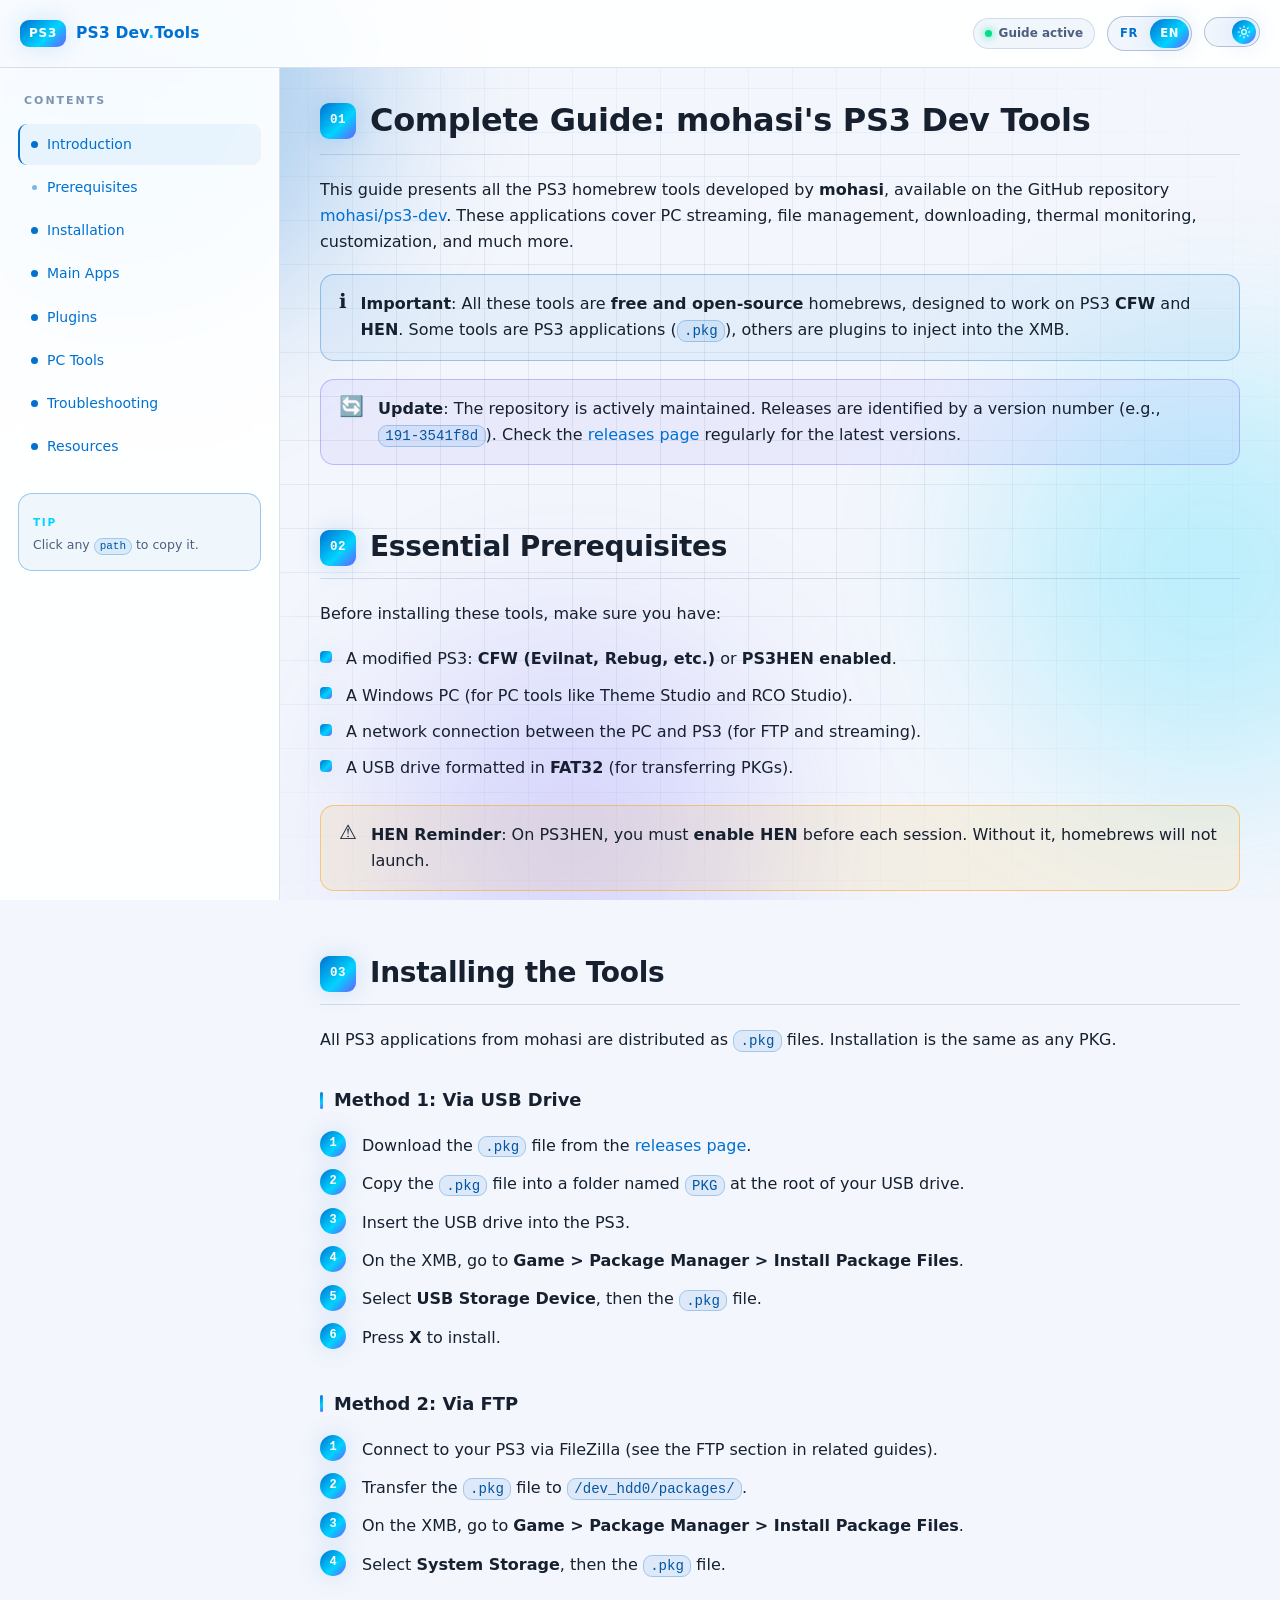
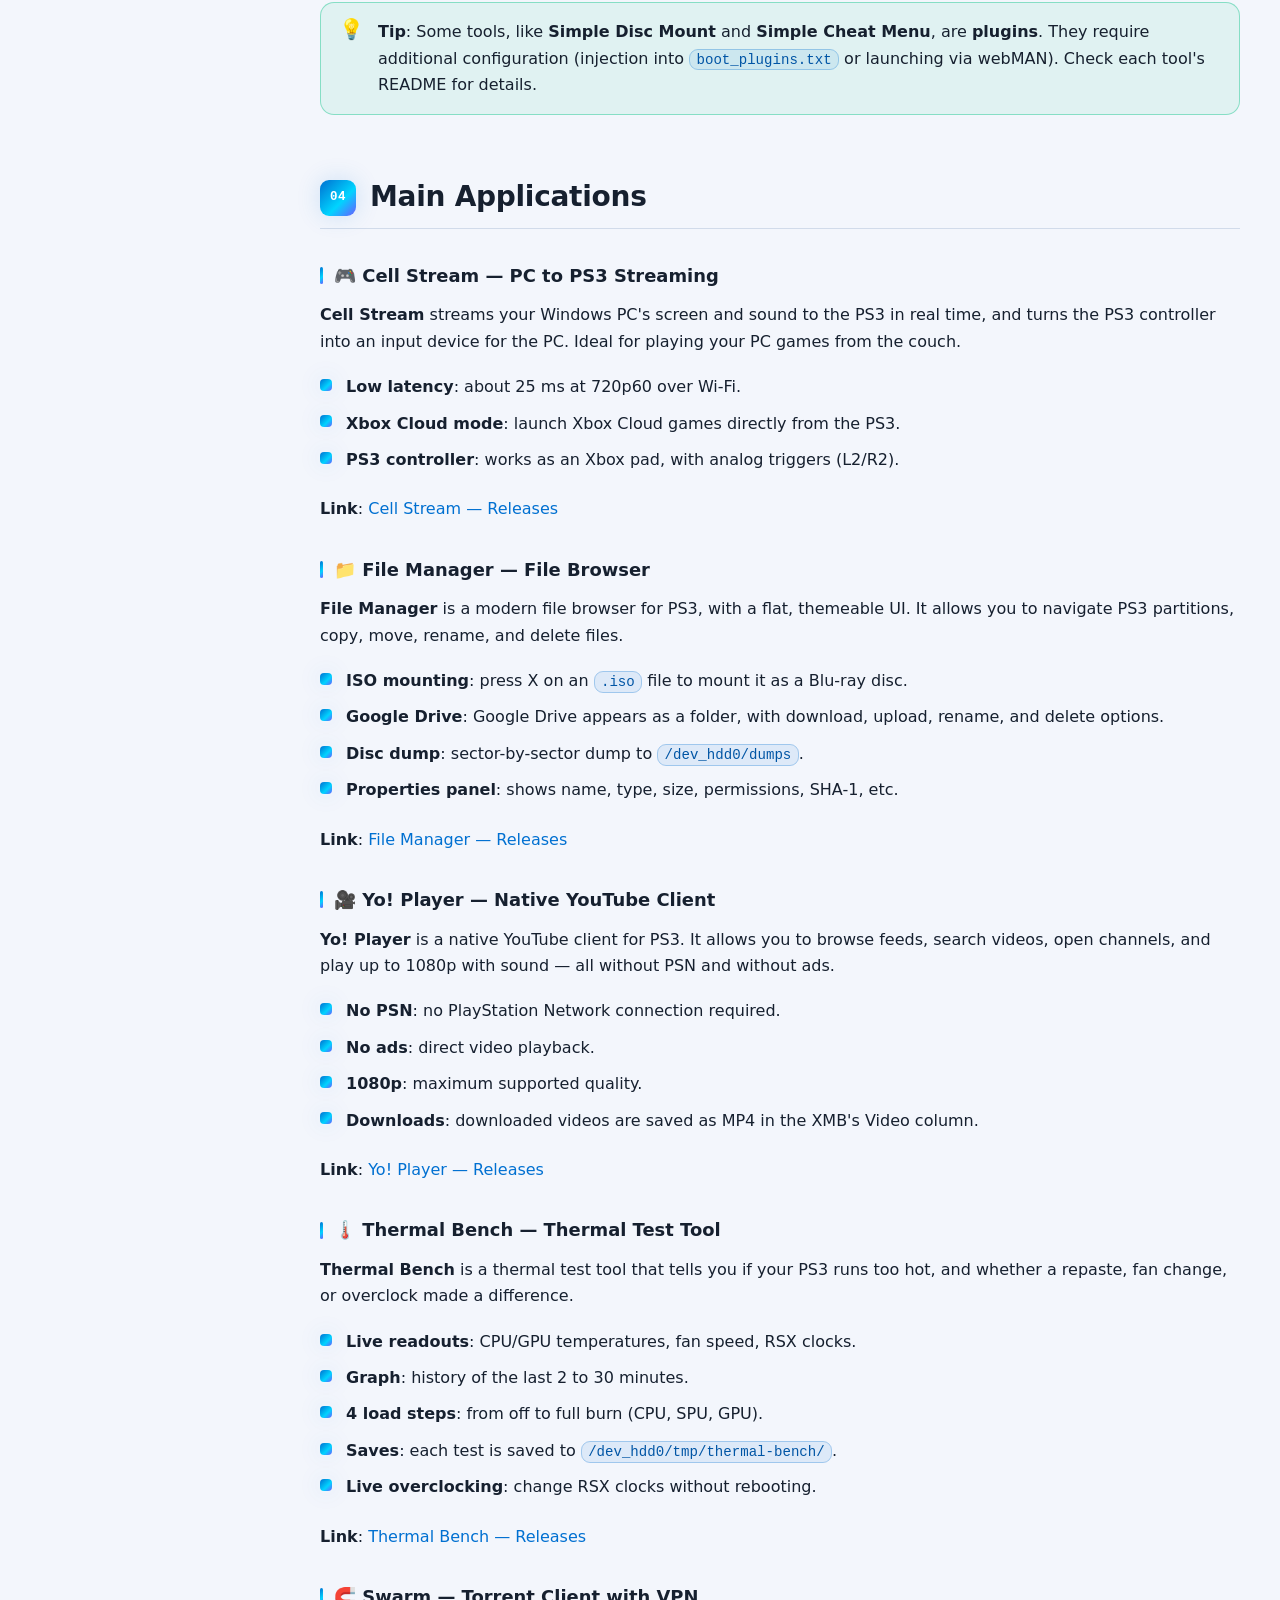
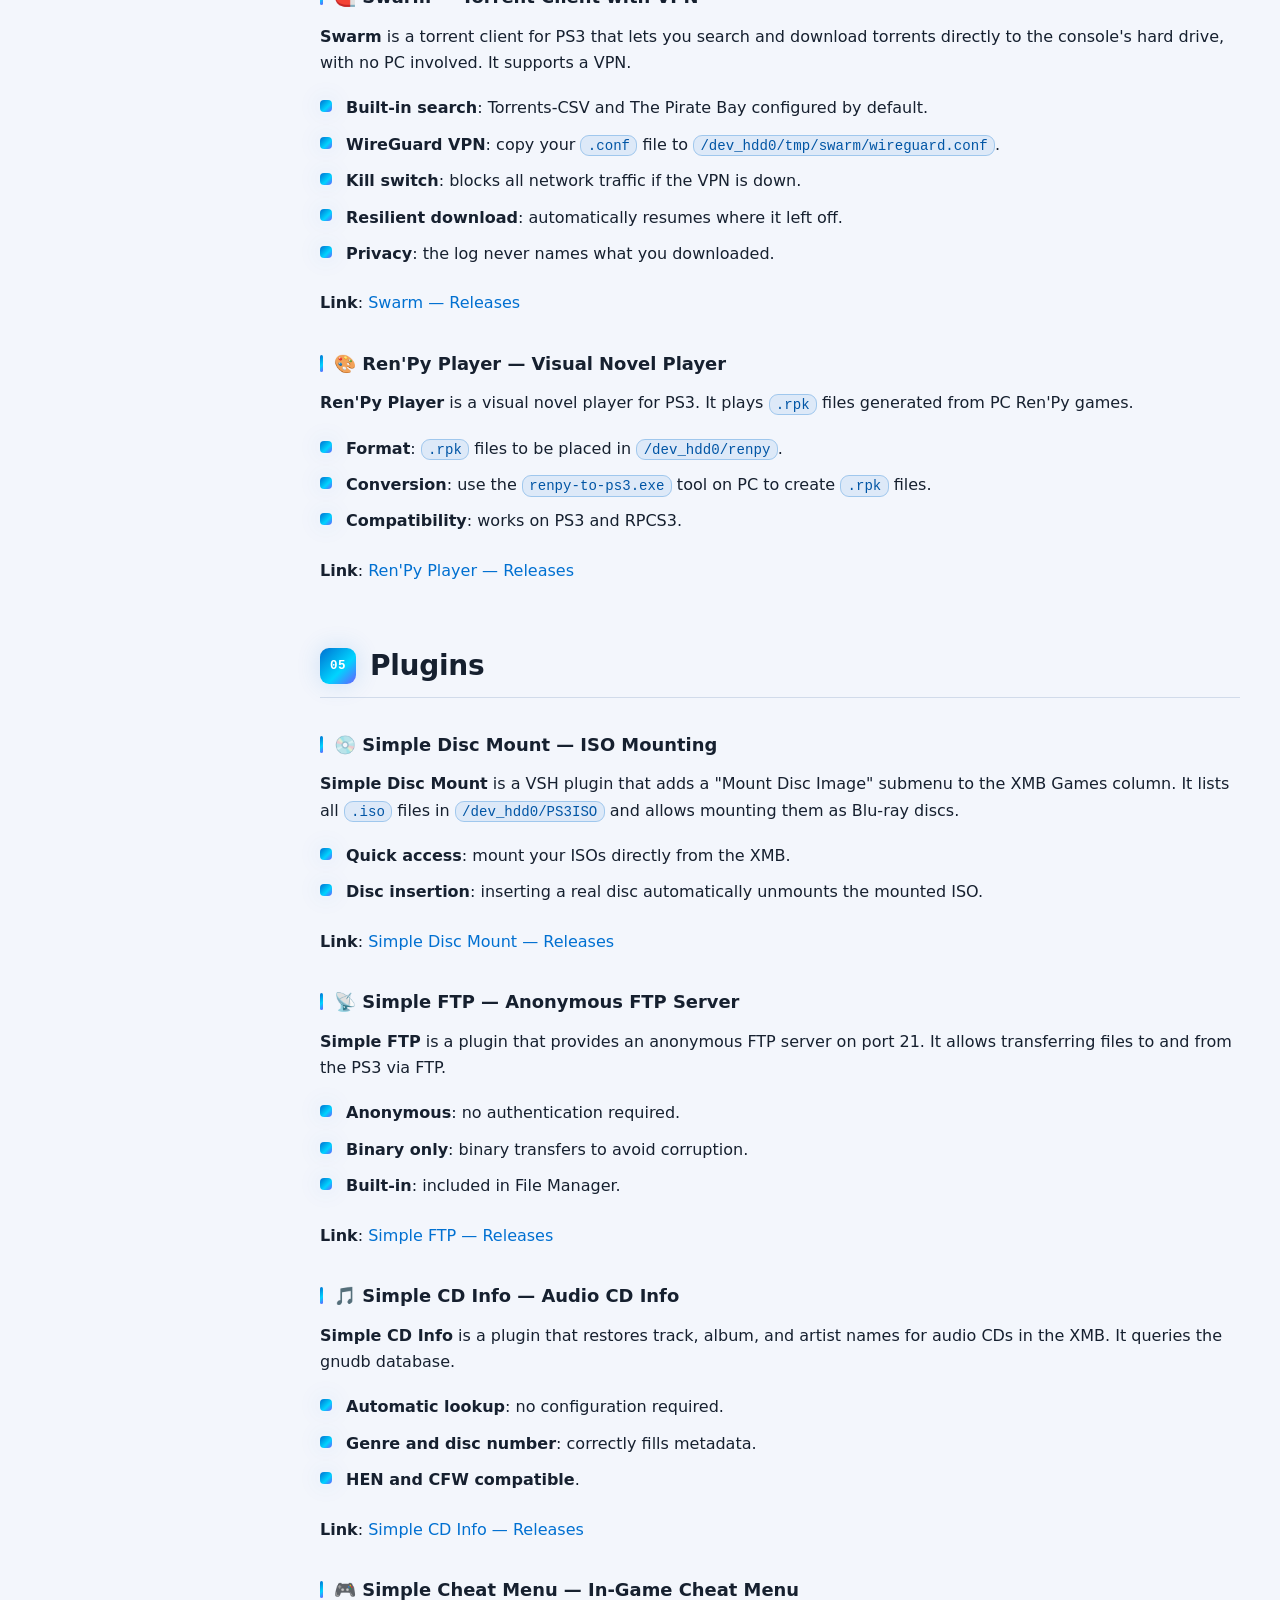
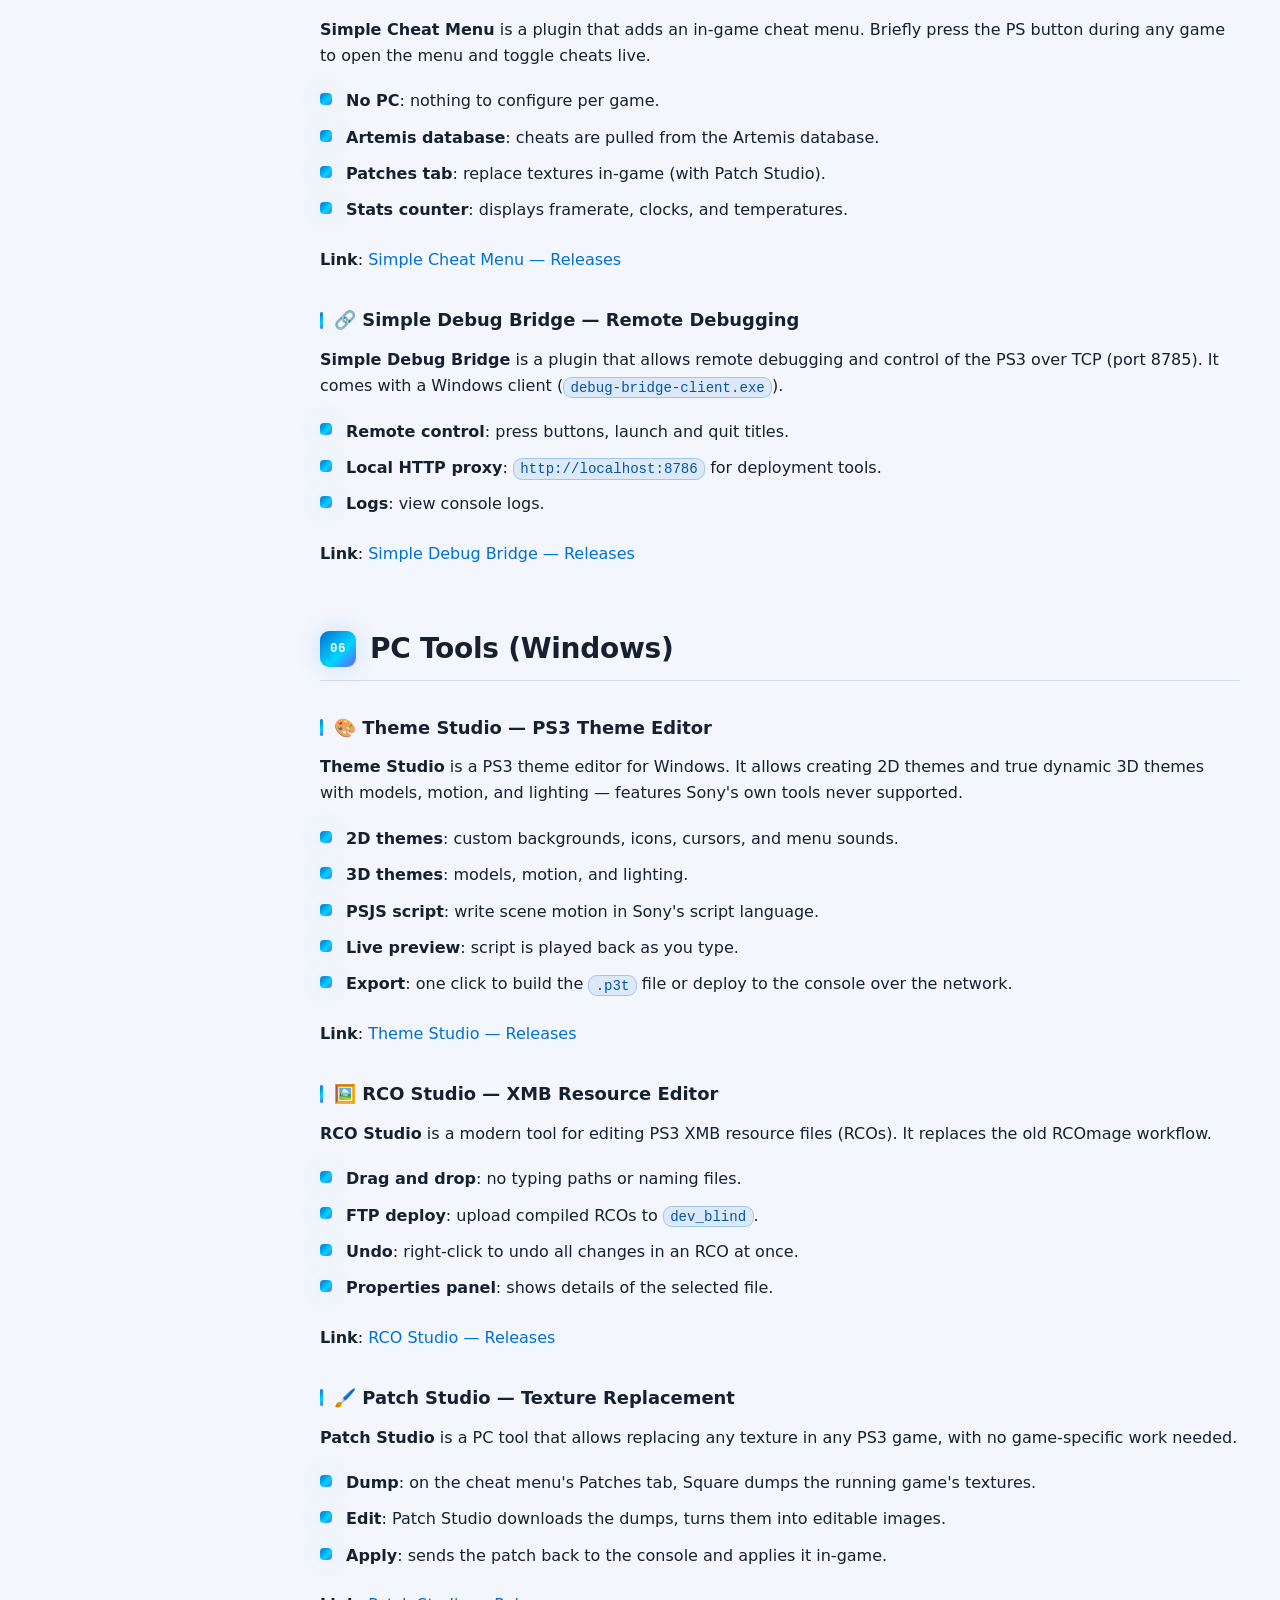
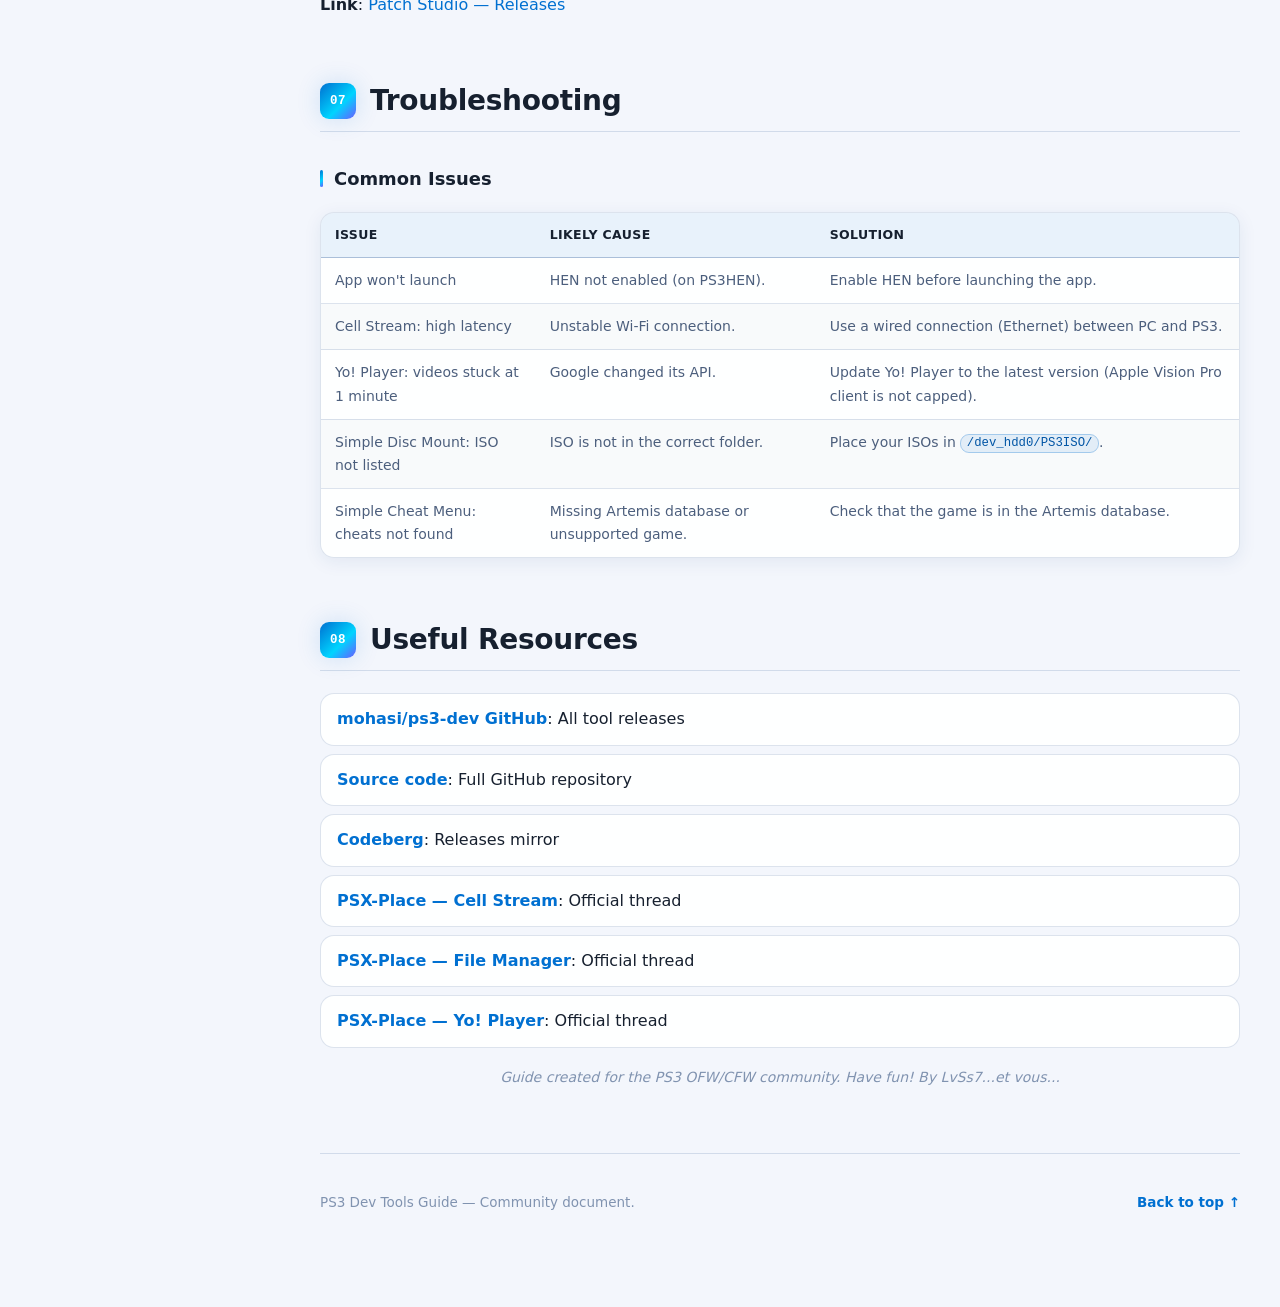
==== assets/html/en.html @ 5c0083f3 "Start Dev Mohasi" ====
<!DOCTYPE html>
<html lang="en" data-theme="dark">
<head>
  <meta charset="UTF-8">
  <meta name="viewport" content="width=device-width, initial-scale=1.0, viewport-fit=cover">
  <meta name="theme-color" content="#0a0e1a">
  <title>PS3 Guide — mohasi's PS3 Dev Tools</title>
  <meta name="description" content="Complete guide to mohasi's PS3 homebrew tools: Cell Stream, File Manager, Yo! Player, Thermal Bench, Theme Studio, RCO Studio, Swarm, and more.">
  <meta name="author" content="PS3 Revival Community">

  <link rel="manifest" href="../../site.manifest">
  <meta name="mobile-web-app-capable" content="yes">
  <meta name="apple-mobile-web-app-capable" content="yes">
  <meta name="apple-mobile-web-app-status-bar-style" content="black-translucent">
  <meta name="apple-mobile-web-app-title" content="PS3 Dev Tools">

  <meta property="og:type" content="website">
  <meta property="og:title" content="PS3 Guide — mohasi's PS3 Dev Tools">
  <meta property="og:description" content="Complete guide to mohasi's PS3 homebrew tools.">
  <meta property="og:locale" content="en_US">
  <meta property="og:locale:alternate" content="fr_FR">

  <link rel="alternate" hreflang="fr" href="../../index.html">
  <link rel="alternate" hreflang="en" href="./en.html">

  <link rel="icon" type="image/x-icon" href="../icon/favicon.ico">
  <link rel="icon" type="image/png" sizes="16x16" href="../icon/favicon-16x16.png">
  <link rel="icon" type="image/png" sizes="32x32" href="../icon/favicon-32x32.png">
  <link rel="apple-touch-icon" sizes="180x180" href="../icon/apple-touch-icon.png">
  <link rel="icon" type="image/png" sizes="192x192" href="../icon/android-chrome-192x192.png">
  <link rel="icon" type="image/png" sizes="512x512" href="../icon/android-chrome-512x512.png">

  <link rel="stylesheet" href="../style/style.css">
</head>
<body id="top">

  <img src="../image/me7.png" alt="" aria-hidden="true" id="bouncingImage" class="bouncing-image">

  <div class="bg-layer" aria-hidden="true">
    <div class="bg-grid"></div>
    <div class="bg-orb bg-orb--1"></div>
    <div class="bg-orb bg-orb--2"></div>
    <div class="bg-orb bg-orb--3"></div>
  </div>

  <div class="scroll-progress" aria-hidden="true"><span id="scrollProgressBar"></span></div>

  <header class="site-header" id="siteHeader">
    <div class="header-inner">
      <button class="menu-toggle" id="menuToggle" aria-label="Open menu" aria-expanded="false">
        <span></span><span></span><span></span>
      </button>

      <a href="#top" class="brand" aria-label="Back to top">
        <span class="brand-badge">PS3</span>
        <span class="brand-text">PS3 Dev<span class="brand-dot">.</span>Tools</span>
      </a>

      <div class="header-actions">
        <span class="status-pill" title="Status indicator">
          <span class="status-dot"></span> Guide active
        </span>

        <div class="lang-switch" role="group" aria-label="Language / Langue">
          <a href="../../index.html" class="lang-btn" aria-label="Français" hreflang="fr">FR</a>
          <span class="lang-btn is-active" aria-current="page" aria-label="English">EN</span>
        </div>

        <button class="theme-toggle" id="themeToggle" aria-label="Toggle theme" aria-pressed="false">
          <span class="theme-toggle__track">
            <span class="theme-toggle__thumb">
              <svg class="ico-sun" viewBox="0 0 24 24" aria-hidden="true"><circle cx="12" cy="12" r="4"/><path d="M12 2v2M12 20v2M4.93 4.93l1.41 1.41M17.66 17.66l1.41 1.41M2 12h2M20 12h2M4.93 19.07l1.41-1.41M17.66 6.34l1.41-1.41"/></svg>
              <svg class="ico-moon" viewBox="0 0 24 24" aria-hidden="true"><path d="M21 12.8A9 9 0 1 1 11.2 3a7 7 0 0 0 9.8 9.8z"/></svg>
            </span>
          </span>
        </button>
      </div>
    </div>
  </header>

  <aside class="sidebar" id="sidebar" aria-label="Main navigation">
    <nav class="sidebar-inner">
      <p class="sidebar-label">Contents</p>
      <ul class="nav-list">
        <li><a href="#intro" class="nav-link"><span class="nav-bullet"></span>Introduction</a></li>
        <li><a href="#prerequis" class="nav-link"><span class="nav-bullet"></span>Prerequisites</a></li>
        <li><a href="#installation" class="nav-link"><span class="nav-bullet"></span>Installation</a></li>
        <li><a href="#apps-principales" class="nav-link"><span class="nav-bullet"></span>Main Apps</a></li>
        <li><a href="#plugins" class="nav-link"><span class="nav-bullet"></span>Plugins</a></li>
        <li><a href="#outils-pc" class="nav-link"><span class="nav-bullet"></span>PC Tools</a></li>
        <li><a href="#depannage" class="nav-link"><span class="nav-bullet"></span>Troubleshooting</a></li>
        <li><a href="#ressources" class="nav-link"><span class="nav-bullet"></span>Resources</a></li>
      </ul>
      <div class="sidebar-foot">
        <span class="sidebar-foot__label">Tip</span>
        <p>Click any <code>path</code> to copy it.</p>
      </div>
    </nav>
  </aside>
  <div class="sidebar-backdrop" id="sidebarBackdrop" hidden></div>

  <main class="content" id="content">

    <!-- INTRO -->
    <section id="intro" class="section">
      <header class="section-head">
        <span class="section-tag">01</span>
        <h1 class="section-title">Complete Guide: mohasi's PS3 Dev Tools</h1>
      </header>
      <div class="section-body">
        <p>This guide presents all the PS3 homebrew tools developed by <strong>mohasi</strong>, available on the GitHub repository <a href="https://github.com/mohasi/ps3-dev/releases" target="_blank" rel="noopener">mohasi/ps3-dev</a>. These applications cover PC streaming, file management, downloading, thermal monitoring, customization, and much more.</p>

        <div class="callout callout--info">
          <div class="callout__icon">ℹ️</div>
          <div class="callout__content">
            <p><strong>Important</strong>: All these tools are <strong>free and open-source</strong> homebrews, designed to work on PS3 <strong>CFW</strong> and <strong>HEN</strong>. Some tools are PS3 applications (<code>.pkg</code>), others are plugins to inject into the XMB.</p>
          </div>
        </div>

        <div class="callout callout--accent">
          <div class="callout__icon">🔄</div>
          <div class="callout__content">
            <p><strong>Update</strong>: The repository is actively maintained. Releases are identified by a version number (e.g., <code>191-3541f8d</code>). Check the <a href="https://github.com/mohasi/ps3-dev/releases" target="_blank" rel="noopener">releases page</a> regularly for the latest versions.</p>
          </div>
        </div>
      </div>
    </section>

    <!-- PREREQUIS -->
    <section id="prerequis" class="section">
      <header class="section-head">
        <span class="section-tag">02</span>
        <h2 class="section-title">Essential Prerequisites</h2>
      </header>
      <div class="section-body">
        <p>Before installing these tools, make sure you have:</p>
        <ul class="checklist">
          <li>A modified PS3: <strong>CFW (Evilnat, Rebug, etc.)</strong> or <strong>PS3HEN enabled</strong>.</li>
          <li>A Windows PC (for PC tools like Theme Studio and RCO Studio).</li>
          <li>A network connection between the PC and PS3 (for FTP and streaming).</li>
          <li>A USB drive formatted in <strong>FAT32</strong> (for transferring PKGs).</li>
        </ul>

        <div class="callout callout--warn">
          <div class="callout__icon">⚠️</div>
          <div class="callout__content">
            <p><strong>HEN Reminder</strong>: On PS3HEN, you must <strong>enable HEN</strong> before each session. Without it, homebrews will not launch.</p>
          </div>
        </div>
      </div>
    </section>

    <!-- INSTALLATION -->
    <section id="installation" class="section">
      <header class="section-head">
        <span class="section-tag">03</span>
        <h2 class="section-title">Installing the Tools</h2>
      </header>
      <div class="section-body">
        <p>All PS3 applications from mohasi are distributed as <code>.pkg</code> files. Installation is the same as any PKG.</p>

        <h3 class="sub-title">Method 1: Via USB Drive</h3>
        <ol class="steps">
          <li>Download the <code>.pkg</code> file from the <a href="https://github.com/mohasi/ps3-dev/releases" target="_blank" rel="noopener">releases page</a>.</li>
          <li>Copy the <code>.pkg</code> file into a folder named <code>PKG</code> at the root of your USB drive.</li>
          <li>Insert the USB drive into the PS3.</li>
          <li>On the XMB, go to <strong>Game &gt; Package Manager &gt; Install Package Files</strong>.</li>
          <li>Select <strong>USB Storage Device</strong>, then the <code>.pkg</code> file.</li>
          <li>Press <strong>X</strong> to install.</li>
        </ol>

        <h3 class="sub-title">Method 2: Via FTP</h3>
        <ol class="steps">
          <li>Connect to your PS3 via FileZilla (see the FTP section in related guides).</li>
          <li>Transfer the <code>.pkg</code> file to <code>/dev_hdd0/packages/</code>.</li>
          <li>On the XMB, go to <strong>Game &gt; Package Manager &gt; Install Package Files</strong>.</li>
          <li>Select <strong>System Storage</strong>, then the <code>.pkg</code> file.</li>
        </ol>

        <div class="callout callout--tip">
          <div class="callout__icon">💡</div>
          <div class="callout__content">
            <p><strong>Tip</strong>: Some tools, like <strong>Simple Disc Mount</strong> and <strong>Simple Cheat Menu</strong>, are <strong>plugins</strong>. They require additional configuration (injection into <code>boot_plugins.txt</code> or launching via webMAN). Check each tool's README for details.</p>
          </div>
        </div>
      </div>
    </section>

    <!-- APPS PRINCIPALES -->
    <section id="apps-principales" class="section">
      <header class="section-head">
        <span class="section-tag">04</span>
        <h2 class="section-title">Main Applications</h2>
      </header>
      <div class="section-body">

        <h3 class="sub-title">🎮 Cell Stream — PC to PS3 Streaming</h3>
        <p><strong>Cell Stream</strong> streams your Windows PC's screen and sound to the PS3 in real time, and turns the PS3 controller into an input device for the PC. Ideal for playing your PC games from the couch.</p>
        <ul class="checklist">
          <li><strong>Low latency</strong>: about 25 ms at 720p60 over Wi-Fi.</li>
          <li><strong>Xbox Cloud mode</strong>: launch Xbox Cloud games directly from the PS3.</li>
          <li><strong>PS3 controller</strong>: works as an Xbox pad, with analog triggers (L2/R2).</li>
        </ul>
        <p><strong>Link</strong>: <a href="https://github.com/mohasi/ps3-dev/releases" target="_blank" rel="noopener">Cell Stream — Releases</a></p>

        <h3 class="sub-title">📁 File Manager — File Browser</h3>
        <p><strong>File Manager</strong> is a modern file browser for PS3, with a flat, themeable UI. It allows you to navigate PS3 partitions, copy, move, rename, and delete files.</p>
        <ul class="checklist">
          <li><strong>ISO mounting</strong>: press X on an <code>.iso</code> file to mount it as a Blu-ray disc.</li>
          <li><strong>Google Drive</strong>: Google Drive appears as a folder, with download, upload, rename, and delete options.</li>
          <li><strong>Disc dump</strong>: sector-by-sector dump to <code>/dev_hdd0/dumps</code>.</li>
          <li><strong>Properties panel</strong>: shows name, type, size, permissions, SHA-1, etc.</li>
        </ul>
        <p><strong>Link</strong>: <a href="https://github.com/mohasi/ps3-dev/releases" target="_blank" rel="noopener">File Manager — Releases</a></p>

        <h3 class="sub-title">🎥 Yo! Player — Native YouTube Client</h3>
        <p><strong>Yo! Player</strong> is a native YouTube client for PS3. It allows you to browse feeds, search videos, open channels, and play up to 1080p with sound — all without PSN and without ads.</p>
        <ul class="checklist">
          <li><strong>No PSN</strong>: no PlayStation Network connection required.</li>
          <li><strong>No ads</strong>: direct video playback.</li>
          <li><strong>1080p</strong>: maximum supported quality.</li>
          <li><strong>Downloads</strong>: downloaded videos are saved as MP4 in the XMB's Video column.</li>
        </ul>
        <p><strong>Link</strong>: <a href="https://github.com/mohasi/ps3-dev/releases" target="_blank" rel="noopener">Yo! Player — Releases</a></p>

        <h3 class="sub-title">🌡️ Thermal Bench — Thermal Test Tool</h3>
        <p><strong>Thermal Bench</strong> is a thermal test tool that tells you if your PS3 runs too hot, and whether a repaste, fan change, or overclock made a difference.</p>
        <ul class="checklist">
          <li><strong>Live readouts</strong>: CPU/GPU temperatures, fan speed, RSX clocks.</li>
          <li><strong>Graph</strong>: history of the last 2 to 30 minutes.</li>
          <li><strong>4 load steps</strong>: from off to full burn (CPU, SPU, GPU).</li>
          <li><strong>Saves</strong>: each test is saved to <code>/dev_hdd0/tmp/thermal-bench/</code>.</li>
          <li><strong>Live overclocking</strong>: change RSX clocks without rebooting.</li>
        </ul>
        <p><strong>Link</strong>: <a href="https://github.com/mohasi/ps3-dev/releases" target="_blank" rel="noopener">Thermal Bench — Releases</a></p>

        <h3 class="sub-title">🧲 Swarm — Torrent Client with VPN</h3>
        <p><strong>Swarm</strong> is a torrent client for PS3 that lets you search and download torrents directly to the console's hard drive, with no PC involved. It supports a VPN.</p>
        <ul class="checklist">
          <li><strong>Built-in search</strong>: Torrents-CSV and The Pirate Bay configured by default.</li>
          <li><strong>WireGuard VPN</strong>: copy your <code>.conf</code> file to <code>/dev_hdd0/tmp/swarm/wireguard.conf</code>.</li>
          <li><strong>Kill switch</strong>: blocks all network traffic if the VPN is down.</li>
          <li><strong>Resilient download</strong>: automatically resumes where it left off.</li>
          <li><strong>Privacy</strong>: the log never names what you downloaded.</li>
        </ul>
        <p><strong>Link</strong>: <a href="https://github.com/mohasi/ps3-dev/releases" target="_blank" rel="noopener">Swarm — Releases</a></p>

        <h3 class="sub-title">🎨 Ren'Py Player — Visual Novel Player</h3>
        <p><strong>Ren'Py Player</strong> is a visual novel player for PS3. It plays <code>.rpk</code> files generated from PC Ren'Py games.</p>
        <ul class="checklist">
          <li><strong>Format</strong>: <code>.rpk</code> files to be placed in <code>/dev_hdd0/renpy</code>.</li>
          <li><strong>Conversion</strong>: use the <code>renpy-to-ps3.exe</code> tool on PC to create <code>.rpk</code> files.</li>
          <li><strong>Compatibility</strong>: works on PS3 and RPCS3.</li>
        </ul>
        <p><strong>Link</strong>: <a href="https://github.com/mohasi/ps3-dev/releases" target="_blank" rel="noopener">Ren'Py Player — Releases</a></p>
      </div>
    </section>

    <!-- PLUGINS -->
    <section id="plugins" class="section">
      <header class="section-head">
        <span class="section-tag">05</span>
        <h2 class="section-title">Plugins</h2>
      </header>
      <div class="section-body">

        <h3 class="sub-title">💿 Simple Disc Mount — ISO Mounting</h3>
        <p><strong>Simple Disc Mount</strong> is a VSH plugin that adds a "Mount Disc Image" submenu to the XMB Games column. It lists all <code>.iso</code> files in <code>/dev_hdd0/PS3ISO</code> and allows mounting them as Blu-ray discs.</p>
        <ul class="checklist">
          <li><strong>Quick access</strong>: mount your ISOs directly from the XMB.</li>
          <li><strong>Disc insertion</strong>: inserting a real disc automatically unmounts the mounted ISO.</li>
        </ul>
        <p><strong>Link</strong>: <a href="https://github.com/mohasi/ps3-dev/releases" target="_blank" rel="noopener">Simple Disc Mount — Releases</a></p>

        <h3 class="sub-title">📡 Simple FTP — Anonymous FTP Server</h3>
        <p><strong>Simple FTP</strong> is a plugin that provides an anonymous FTP server on port 21. It allows transferring files to and from the PS3 via FTP.</p>
        <ul class="checklist">
          <li><strong>Anonymous</strong>: no authentication required.</li>
          <li><strong>Binary only</strong>: binary transfers to avoid corruption.</li>
          <li><strong>Built-in</strong>: included in File Manager.</li>
        </ul>
        <p><strong>Link</strong>: <a href="https://github.com/mohasi/ps3-dev/releases" target="_blank" rel="noopener">Simple FTP — Releases</a></p>

        <h3 class="sub-title">🎵 Simple CD Info — Audio CD Info</h3>
        <p><strong>Simple CD Info</strong> is a plugin that restores track, album, and artist names for audio CDs in the XMB. It queries the gnudb database.</p>
        <ul class="checklist">
          <li><strong>Automatic lookup</strong>: no configuration required.</li>
          <li><strong>Genre and disc number</strong>: correctly fills metadata.</li>
          <li><strong>HEN and CFW compatible</strong>.</li>
        </ul>
        <p><strong>Link</strong>: <a href="https://github.com/mohasi/ps3-dev/releases" target="_blank" rel="noopener">Simple CD Info — Releases</a></p>

        <h3 class="sub-title">🎮 Simple Cheat Menu — In-Game Cheat Menu</h3>
        <p><strong>Simple Cheat Menu</strong> is a plugin that adds an in-game cheat menu. Briefly press the PS button during any game to open the menu and toggle cheats live.</p>
        <ul class="checklist">
          <li><strong>No PC</strong>: nothing to configure per game.</li>
          <li><strong>Artemis database</strong>: cheats are pulled from the Artemis database.</li>
          <li><strong>Patches tab</strong>: replace textures in-game (with Patch Studio).</li>
          <li><strong>Stats counter</strong>: displays framerate, clocks, and temperatures.</li>
        </ul>
        <p><strong>Link</strong>: <a href="https://github.com/mohasi/ps3-dev/releases" target="_blank" rel="noopener">Simple Cheat Menu — Releases</a></p>

        <h3 class="sub-title">🔗 Simple Debug Bridge — Remote Debugging</h3>
        <p><strong>Simple Debug Bridge</strong> is a plugin that allows remote debugging and control of the PS3 over TCP (port 8785). It comes with a Windows client (<code>debug-bridge-client.exe</code>).</p>
        <ul class="checklist">
          <li><strong>Remote control</strong>: press buttons, launch and quit titles.</li>
          <li><strong>Local HTTP proxy</strong>: <code>http://localhost:8786</code> for deployment tools.</li>
          <li><strong>Logs</strong>: view console logs.</li>
        </ul>
        <p><strong>Link</strong>: <a href="https://github.com/mohasi/ps3-dev/releases" target="_blank" rel="noopener">Simple Debug Bridge — Releases</a></p>
      </div>
    </section>

    <!-- OUTILS PC -->
    <section id="outils-pc" class="section">
      <header class="section-head">
        <span class="section-tag">06</span>
        <h2 class="section-title">PC Tools (Windows)</h2>
      </header>
      <div class="section-body">

        <h3 class="sub-title">🎨 Theme Studio — PS3 Theme Editor</h3>
        <p><strong>Theme Studio</strong> is a PS3 theme editor for Windows. It allows creating 2D themes and true dynamic 3D themes with models, motion, and lighting — features Sony's own tools never supported.</p>
        <ul class="checklist">
          <li><strong>2D themes</strong>: custom backgrounds, icons, cursors, and menu sounds.</li>
          <li><strong>3D themes</strong>: models, motion, and lighting.</li>
          <li><strong>PSJS script</strong>: write scene motion in Sony's script language.</li>
          <li><strong>Live preview</strong>: script is played back as you type.</li>
          <li><strong>Export</strong>: one click to build the <code>.p3t</code> file or deploy to the console over the network.</li>
        </ul>
        <p><strong>Link</strong>: <a href="https://github.com/mohasi/ps3-dev/releases" target="_blank" rel="noopener">Theme Studio — Releases</a></p>

        <h3 class="sub-title">🖼️ RCO Studio — XMB Resource Editor</h3>
        <p><strong>RCO Studio</strong> is a modern tool for editing PS3 XMB resource files (RCOs). It replaces the old RCOmage workflow.</p>
        <ul class="checklist">
          <li><strong>Drag and drop</strong>: no typing paths or naming files.</li>
          <li><strong>FTP deploy</strong>: upload compiled RCOs to <code>dev_blind</code>.</li>
          <li><strong>Undo</strong>: right-click to undo all changes in an RCO at once.</li>
          <li><strong>Properties panel</strong>: shows details of the selected file.</li>
        </ul>
        <p><strong>Link</strong>: <a href="https://github.com/mohasi/ps3-dev/releases" target="_blank" rel="noopener">RCO Studio — Releases</a></p>

        <h3 class="sub-title">🖌️ Patch Studio — Texture Replacement</h3>
        <p><strong>Patch Studio</strong> is a PC tool that allows replacing any texture in any PS3 game, with no game-specific work needed.</p>
        <ul class="checklist">
          <li><strong>Dump</strong>: on the cheat menu's Patches tab, Square dumps the running game's textures.</li>
          <li><strong>Edit</strong>: Patch Studio downloads the dumps, turns them into editable images.</li>
          <li><strong>Apply</strong>: sends the patch back to the console and applies it in-game.</li>
        </ul>
        <p><strong>Link</strong>: <a href="https://github.com/mohasi/ps3-dev/releases" target="_blank" rel="noopener">Patch Studio — Releases</a></p>
      </div>
    </section>

    <!-- DEPANNAGE -->
    <section id="depannage" class="section">
      <header class="section-head">
        <span class="section-tag">07</span>
        <h2 class="section-title">Troubleshooting</h2>
      </header>
      <div class="section-body">
        <h3 class="sub-title">Common Issues</h3>
        <div class="table-wrap">
          <table>
            <thead><tr><th>Issue</th><th>Likely Cause</th><th>Solution</th></tr></thead>
            <tbody>
              <tr>
                <td>App won't launch</td>
                <td>HEN not enabled (on PS3HEN).</td>
                <td>Enable HEN before launching the app.</td>
              </tr>
              <tr>
                <td>Cell Stream: high latency</td>
                <td>Unstable Wi-Fi connection.</td>
                <td>Use a wired connection (Ethernet) between PC and PS3.</td>
              </tr>
              <tr>
                <td>Yo! Player: videos stuck at 1 minute</td>
                <td>Google changed its API.</td>
                <td>Update Yo! Player to the latest version (Apple Vision Pro client is not capped).</td>
              </tr>
              <tr>
                <td>Simple Disc Mount: ISO not listed</td>
                <td>ISO is not in the correct folder.</td>
                <td>Place your ISOs in <code>/dev_hdd0/PS3ISO/</code>.</td>
              </tr>
              <tr>
                <td>Simple Cheat Menu: cheats not found</td>
                <td>Missing Artemis database or unsupported game.</td>
                <td>Check that the game is in the Artemis database.</td>
              </tr>
            </tbody>
          </table>
        </div>
      </div>
    </section>

    <!-- RESSOURCES -->
    <section id="ressources" class="section">
      <header class="section-head">
        <span class="section-tag">08</span>
        <h2 class="section-title">Useful Resources</h2>
      </header>
      <div class="section-body">
        <ul class="resource-list">
          <li><a href="https://github.com/mohasi/ps3-dev/releases" target="_blank" rel="noopener"><strong>mohasi/ps3-dev GitHub</strong>: All tool releases</a></li>
          <li><a href="https://github.com/mohasi/ps3-dev" target="_blank" rel="noopener"><strong>Source code</strong>: Full GitHub repository</a></li>
          <li><a href="https://codeberg.org/mohasi/ps3-dev/releases" target="_blank" rel="noopener"><strong>Codeberg</strong>: Releases mirror</a></li>
          <li><a href="https://www.psx-place.com/threads/ps3-cell-stream-pc-to-ps3-streaming.47150/" target="_blank" rel="noopener"><strong>PSX-Place — Cell Stream</strong>: Official thread</a></li>
          <li><a href="https://www.psx-place.com/threads/ps3-file-manager.47200/" target="_blank" rel="noopener"><strong>PSX-Place — File Manager</strong>: Official thread</a></li>
          <li><a href="https://www.psx-place.com/threads/ps3-yo-player-native-youtube-client.47100/" target="_blank" rel="noopener"><strong>PSX-Place — Yo! Player</strong>: Official thread</a></li>
        </ul>

        <p class="footer-note"><em>Guide created for the PS3 OFW/CFW community. Have fun! By LvSs7...et vous...</em></p>
      </div>
    </section>

    <footer class="site-footer">
      <p>PS3 Dev Tools Guide — Community document.</p>
      <a href="#top" class="back-to-top">Back to top ↑</a>
    </footer>
  </main>

  <button id="scrollTop" class="scroll-top" aria-label="Scroll back to top" title="Back to top">
    <svg viewBox="0 0 24 24" aria-hidden="true"><path d="M12 19V5M5 12l7-7 7 7"/></svg>
  </button>

  <div id="toast" class="toast" role="status" aria-live="polite"></div>

  <script src="../js/script.js"></script>
</body>
</html>
---- assets/style/style.css ----
/* =========================================================
   Guide PS3 — Outils PS3 Dev — Style
   ========================================================= */

/* ---------- Reset & base ---------- */
*,
*::before,
*::after { box-sizing: border-box; }

html { scroll-behavior: smooth; scroll-padding-top: 90px; }

:root {
  --font-body: "Inter", system-ui, -apple-system, "Segoe UI", Roboto, "Helvetica Neue", Arial, sans-serif;
  --font-mono: "JetBrains Mono", "SFMono-Regular", Consolas, "Liberation Mono", Menlo, monospace;

  --header-h: 68px;
  --sidebar-w: 280px;
  --content-max: 1180px;

  --radius-lg: 18px;
  --radius: 14px;
  --radius-sm: 9px;
  --radius-pill: 999px;

  --accent-1: #0070d1;
  --accent-2: #00d4ff;
  --accent-3: #6a5cff;
  --accent-grad: linear-gradient(135deg, var(--accent-1) 0%, var(--accent-2) 60%, var(--accent-3) 100%);

  --transition: 0.25s cubic-bezier(0.4, 0, 0.2, 1);
  --transition-slow: 0.5s cubic-bezier(0.4, 0, 0.2, 1);
}

[data-theme="dark"] {
  color-scheme: dark;
  --bg: #070b14;
  --bg-2: #0b1120;
  --surface: rgba(18, 26, 45, 0.72);
  --surface-solid: #101728;
  --surface-2: rgba(28, 38, 60, 0.6);
  --border: rgba(120, 150, 220, 0.14);
  --border-strong: rgba(120, 150, 220, 0.28);
  --text: #e6ecf5;
  --text-muted: #93a3c4;
  --text-dim: #5c6a8a;
  --code-bg: rgba(0, 112, 209, 0.14);
  --code-border: rgba(0, 190, 255, 0.25);
  --code-text: #7fd6ff;
  --table-stripe: rgba(255, 255, 255, 0.022);
  --table-head: rgba(0, 112, 209, 0.10);
  --shadow: 0 10px 40px rgba(0, 0, 0, 0.45);
  --shadow-soft: 0 4px 18px rgba(0, 0, 0, 0.35);
  --glow: 0 0 24px rgba(0, 212, 255, 0.28);
  --callout-info-bg: rgba(0, 112, 209, 0.10);
  --callout-info-bd: rgba(0, 160, 255, 0.4);
  --callout-warn-bg: rgba(255, 176, 32, 0.08);
  --callout-warn-bd: rgba(255, 176, 32, 0.45);
  --callout-tip-bg: rgba(0, 220, 140, 0.08);
  --callout-tip-bd: rgba(0, 220, 140, 0.42);
  --callout-accent-bg: rgba(106, 92, 255, 0.10);
  --callout-accent-bd: rgba(106, 92, 255, 0.45);
  --callout-note-bg: rgba(140, 160, 200, 0.06);
  --callout-note-bd: rgba(140, 160, 200, 0.28);
}

[data-theme="light"] {
  color-scheme: light;
  --bg: #f3f6fc;
  --bg-2: #e8eef9;
  --surface: rgba(255, 255, 255, 0.92);
  --surface-solid: #ffffff;
  --surface-2: rgba(240, 245, 253, 0.9);
  --border: rgba(10, 60, 130, 0.14);
  --border-strong: rgba(10, 60, 130, 0.28);
  --text: #16202f;
  --text-muted: #4c5f7d;
  --text-dim: #8093b0;
  --code-bg: rgba(0, 112, 209, 0.09);
  --code-border: rgba(0, 112, 209, 0.28);
  --code-text: #0055a5;
  --table-stripe: rgba(10, 40, 90, 0.025);
  --table-head: rgba(0, 112, 209, 0.09);
  --shadow: 0 10px 40px rgba(30, 70, 130, 0.10);
  --shadow-soft: 0 4px 18px rgba(30, 70, 130, 0.08);
  --glow: 0 0 24px rgba(0, 112, 209, 0.16);
  --callout-info-bg: rgba(0, 112, 209, 0.06);
  --callout-info-bd: rgba(0, 112, 209, 0.35);
  --callout-warn-bg: rgba(255, 176, 32, 0.10);
  --callout-warn-bd: rgba(255, 160, 20, 0.5);
  --callout-tip-bg: rgba(0, 200, 130, 0.08);
  --callout-tip-bd: rgba(0, 190, 130, 0.4);
  --callout-accent-bg: rgba(106, 92, 255, 0.07);
  --callout-accent-bd: rgba(106, 92, 255, 0.35);
  --callout-note-bg: rgba(120, 140, 170, 0.06);
  --callout-note-bd: rgba(120, 140, 170, 0.3);
}

html, body { margin: 0; padding: 0; }

body {
  font-family: var(--font-body);
  background: var(--bg);
  color: var(--text);
  line-height: 1.65;
  -webkit-font-smoothing: antialiased;
  -moz-osx-font-smoothing: grayscale;
  transition: background-color var(--transition), color var(--transition);
  overflow-x: hidden;
  min-height: 100vh;
}

a {
  color: var(--accent-2);
  text-decoration: none;
  transition: color var(--transition), opacity var(--transition);
  word-break: break-word;
}
[data-theme="light"] a { color: var(--accent-1); }
a:hover { color: var(--accent-3); text-decoration: underline; text-underline-offset: 3px; }

code {
  font-family: var(--font-mono);
  font-size: 0.88em;
  background: var(--code-bg);
  border: 1px solid var(--code-border);
  color: var(--code-text);
  padding: 0.12em 0.45em;
  border-radius: var(--radius-sm);
  white-space: nowrap;
}

img { max-width: 100%; height: auto; display: block; }

/* ---------- Background décor ---------- */
.bg-layer {
  position: fixed;
  inset: 0;
  z-index: -1;
  overflow: hidden;
  pointer-events: none;
}
.bg-grid {
  position: absolute;
  inset: 0;
  background-image:
    linear-gradient(to right, var(--border) 1px, transparent 1px),
    linear-gradient(to bottom, var(--border) 1px, transparent 1px);
  background-size: 44px 44px;
  mask-image: radial-gradient(ellipse at center, black 30%, transparent 85%);
  -webkit-mask-image: radial-gradient(ellipse at center, black 30%, transparent 85%);
  opacity: 0.55;
}
.bg-orb {
  position: absolute;
  border-radius: 50%;
  filter: blur(90px);
  opacity: 0.32;
  animation: float 22s ease-in-out infinite;
}
.bg-orb--1 { width: 480px; height: 480px; background: var(--accent-1); top: -160px; left: -120px; animation-delay: 0s; }
.bg-orb--2 { width: 420px; height: 420px; background: var(--accent-2); top: 40%; right: -140px; animation-delay: -8s; opacity: 0.22; }
.bg-orb--3 { width: 380px; height: 380px; background: var(--accent-3); bottom: -120px; left: 30%; animation-delay: -16s; opacity: 0.2; }

@keyframes float {
  0%, 100% { transform: translate(0, 0) scale(1); }
  33%      { transform: translate(40px, -30px) scale(1.06); }
  66%      { transform: translate(-30px, 30px) scale(0.96); }
}

/* ---------- Barre de progression ---------- */
.scroll-progress {
  position: fixed;
  top: 0; left: 0; right: 0;
  height: 3px;
  background: transparent;
  z-index: 100;
  pointer-events: none;
}
.scroll-progress span {
  display: block;
  height: 100%;
  width: 0%;
  background: var(--accent-grad);
  box-shadow: var(--glow);
  transition: width 0.1s linear;
}

/* ---------- Header ---------- */
.site-header {
  position: fixed;
  top: 0; left: 0; right: 0;
  height: var(--header-h);
  z-index: 90;
  background: var(--surface);
  backdrop-filter: saturate(180%) blur(16px);
  -webkit-backdrop-filter: saturate(180%) blur(16px);
  border-bottom: 1px solid var(--border);
  transition: background var(--transition), border-color var(--transition), box-shadow var(--transition);
}
.site-header.scrolled {
  box-shadow: var(--shadow-soft);
}
.header-inner {
  height: 100%;
  max-width: 100%;
  padding: 0 20px;
  display: flex;
  align-items: center;
  gap: 16px;
}

.brand {
  display: inline-flex;
  align-items: center;
  gap: 10px;
  font-weight: 800;
  color: var(--text);
  text-decoration: none;
  letter-spacing: 0.2px;
}
.brand:hover { text-decoration: none; color: var(--text); }
.brand-badge {
  display: inline-grid;
  place-items: center;
  padding: 4px 9px;
  font-size: 12px;
  font-weight: 800;
  letter-spacing: 0.06em;
  color: #fff;
  background: var(--accent-grad);
  border-radius: var(--radius-sm);
  box-shadow: var(--glow);
}
.brand-text { font-size: 15.5px; }
.brand-dot { color: var(--accent-2); }

.header-actions {
  margin-left: auto;
  display: flex;
  align-items: center;
  gap: 12px;
}

.status-pill {
  display: inline-flex;
  align-items: center;
  gap: 7px;
  padding: 5px 11px;
  font-size: 12px;
  font-weight: 600;
  color: var(--text-muted);
  background: var(--surface-2);
  border: 1px solid var(--border);
  border-radius: var(--radius-pill);
}
.status-dot {
  width: 7px; height: 7px;
  border-radius: 50%;
  background: #00e08a;
  box-shadow: 0 0 8px #00e08a;
  animation: pulse 2s ease-in-out infinite;
}
@keyframes pulse {
  0%, 100% { opacity: 1; }
  50%      { opacity: 0.4; }
}

/* Toggle thème */
.theme-toggle {
  background: transparent;
  border: 0;
  padding: 0;
  cursor: pointer;
  border-radius: var(--radius-pill);
  outline-offset: 3px;
}
.theme-toggle__track {
  position: relative;
  display: inline-block;
  width: 56px; height: 30px;
  border-radius: var(--radius-pill);
  background: var(--surface-2);
  border: 1px solid var(--border-strong);
  transition: background var(--transition), border-color var(--transition);
}
.theme-toggle__thumb {
  position: absolute;
  top: 50%;
  left: 3px;
  transform: translateY(-50%);
  width: 24px; height: 24px;
  border-radius: 50%;
  background: var(--accent-grad);
  box-shadow: var(--glow);
  display: grid;
  place-items: center;
  color: #fff;
  transition: left var(--transition-slow);
}
[data-theme="light"] .theme-toggle__thumb { left: calc(100% - 27px); }
.theme-toggle svg {
  position: absolute;
  width: 14px; height: 14px;
  fill: none;
  stroke: currentColor;
  stroke-width: 2;
  stroke-linecap: round;
  stroke-linejoin: round;
  transition: opacity var(--transition), transform var(--transition);
}
.theme-toggle .ico-sun  { opacity: 0; transform: rotate(60deg); }
.theme-toggle .ico-moon { opacity: 1; transform: rotate(0); }
[data-theme="light"] .theme-toggle .ico-sun  { opacity: 1; transform: rotate(0); }
[data-theme="light"] .theme-toggle .ico-moon { opacity: 0; transform: rotate(-60deg); }

/* Burger */
.menu-toggle {
  display: none;
  width: 38px; height: 38px;
  border-radius: var(--radius-sm);
  background: var(--surface-2);
  border: 1px solid var(--border);
  cursor: pointer;
  padding: 0;
  position: relative;
}
.menu-toggle span {
  position: absolute;
  left: 9px; right: 9px;
  height: 2px;
  background: var(--text);
  border-radius: 2px;
  transition: transform var(--transition), opacity var(--transition), top var(--transition);
}
.menu-toggle span:nth-child(1) { top: 12px; }
.menu-toggle span:nth-child(2) { top: 18px; }
.menu-toggle span:nth-child(3) { top: 24px; }
.menu-toggle[aria-expanded="true"] span:nth-child(1) { top: 18px; transform: rotate(45deg); }
.menu-toggle[aria-expanded="true"] span:nth-child(2) { opacity: 0; }
.menu-toggle[aria-expanded="true"] span:nth-child(3) { top: 18px; transform: rotate(-45deg); }

/* ---------- Sélecteur de langue FR / EN ---------- */
.lang-switch {
  display: inline-flex;
  align-items: center;
  padding: 2px;
  gap: 2px;
  background: var(--surface-2);
  border: 1px solid var(--border-strong);
  border-radius: var(--radius-pill);
}
.lang-btn {
  display: inline-flex;
  align-items: center;
  justify-content: center;
  min-width: 34px;
  padding: 5px 10px;
  border-radius: var(--radius-pill);
  font-family: var(--font-body);
  font-size: 11.5px;
  font-weight: 800;
  letter-spacing: 0.06em;
  color: var(--text-muted);
  text-decoration: none;
  cursor: pointer;
  transition: background var(--transition), color var(--transition), box-shadow var(--transition);
  user-select: none;
}
a.lang-btn:hover {
  color: var(--text);
  background: var(--surface);
  text-decoration: none;
}
.lang-btn.is-active {
  background: var(--accent-grad);
  color: #fff;
  box-shadow: var(--glow);
  cursor: default;
  pointer-events: none;
}
.lang-btn:focus-visible {
  outline: 2px solid var(--accent-2);
  outline-offset: 2px;
}

@media (max-width: 640px) {
  .lang-btn { padding: 4px 8px; min-width: 30px; font-size: 11px; }
}

/* ---------- Sidebar ---------- */
.sidebar {
  position: fixed;
  top: var(--header-h);
  left: 0;
  width: var(--sidebar-w);
  height: calc(100vh - var(--header-h));
  z-index: 80;
  background: var(--surface);
  backdrop-filter: saturate(180%) blur(16px);
  -webkit-backdrop-filter: saturate(180%) blur(16px);
  border-right: 1px solid var(--border);
  overflow-y: auto;
  transition: transform var(--transition-slow), background var(--transition);
  scrollbar-width: thin;
}
.sidebar-inner { padding: 24px 18px 32px; }
.sidebar-label {
  font-size: 11px;
  text-transform: uppercase;
  letter-spacing: 0.18em;
  color: var(--text-dim);
  font-weight: 700;
  margin: 0 0 14px 6px;
}
.nav-list { list-style: none; margin: 0; padding: 0; display: flex; flex-direction: column; gap: 2px; }
.nav-link {
  display: flex;
  align-items: center;
  gap: 10px;
  padding: 9px 12px;
  color: var(--text-muted);
  font-size: 14px;
  font-weight: 500;
  border-radius: var(--radius-sm);
  border-left: 2px solid transparent;
  transition: background var(--transition), color var(--transition), border-color var(--transition), transform var(--transition);
  text-decoration: none;
}
.nav-link:hover {
  background: var(--surface-2);
  color: var(--text);
  text-decoration: none;
  transform: translateX(2px);
}
.nav-link.active {
  background: var(--callout-info-bg);
  color: var(--accent-2);
  border-left-color: var(--accent-2);
}
[data-theme="light"] .nav-link.active { color: var(--accent-1); border-left-color: var(--accent-1); }
.nav-bullet {
  width: 5px; height: 5px;
  border-radius: 50%;
  background: currentColor;
  opacity: 0.5;
  transition: opacity var(--transition), transform var(--transition);
}
.nav-link.active .nav-bullet { opacity: 1; transform: scale(1.4); box-shadow: var(--glow); }

.sidebar-foot {
  margin-top: 26px;
  padding: 14px;
  border-radius: var(--radius);
  background: var(--callout-info-bg);
  border: 1px solid var(--callout-info-bd);
}
.sidebar-foot__label {
  display: inline-block;
  font-size: 10.5px;
  text-transform: uppercase;
  letter-spacing: 0.16em;
  font-weight: 800;
  color: var(--accent-2);
  margin-bottom: 4px;
}
.sidebar-foot p { margin: 0; font-size: 12.5px; color: var(--text-muted); }

.sidebar-backdrop {
  position: fixed;
  inset: var(--header-h) 0 0 0;
  background: rgba(0, 0, 0, 0.55);
  z-index: 79;
  opacity: 0;
  transition: opacity var(--transition);
  backdrop-filter: blur(2px);
}
.sidebar-backdrop.show { opacity: 1; }
.sidebar-backdrop[hidden] { display: none; }

/* ---------- Contenu principal ---------- */
.content {
  margin-left: var(--sidebar-w);
  padding: calc(var(--header-h) + 32px) 40px 80px;
  max-width: calc(var(--content-max) + var(--sidebar-w));
  transition: margin var(--transition-slow);
}

.section { margin-bottom: 64px; scroll-margin-top: 90px; }

.section-head {
  display: flex;
  align-items: center;
  gap: 14px;
  margin-bottom: 22px;
  padding-bottom: 12px;
  border-bottom: 1px solid var(--border);
}
.section-tag {
  flex: 0 0 auto;
  display: inline-grid;
  place-items: center;
  min-width: 36px;
  height: 36px;
  padding: 0 8px;
  font-family: var(--font-mono);
  font-size: 12.5px;
  font-weight: 700;
  color: #fff;
  background: var(--accent-grad);
  border-radius: var(--radius-sm);
  box-shadow: var(--glow);
  letter-spacing: 0.04em;
}
.section-title {
  margin: 0;
  font-size: clamp(1.25rem, 2.4vw, 1.75rem);
  font-weight: 800;
  line-height: 1.3;
  letter-spacing: -0.01em;
}
h1.section-title { font-size: clamp(1.4rem, 3vw, 2rem); }

.section-body > p { margin: 0 0 14px; }

.sub-title {
  margin: 32px 0 12px;
  font-size: 1.12rem;
  font-weight: 700;
  color: var(--text);
  position: relative;
  padding-left: 14px;
}
.sub-title::before {
  content: "";
  position: absolute;
  left: 0;
  top: 0.35em;
  bottom: 0.35em;
  width: 3px;
  border-radius: 2px;
  background: var(--accent-grad);
}
.sub-sub-title {
  margin: 22px 0 10px;
  font-size: 1rem;
  font-weight: 700;
  color: var(--text-muted);
  letter-spacing: 0.01em;
}

/* ---------- Callouts ---------- */
.callout {
  display: flex;
  gap: 14px;
  margin: 18px 0;
  padding: 16px 18px;
  border-radius: var(--radius);
  border: 1px solid var(--callout-note-bd);
  background: var(--callout-note-bg);
  transition: border-color var(--transition), background var(--transition), transform var(--transition);
}
.callout:hover { transform: translateY(-1px); }
.callout__icon { font-size: 20px; line-height: 1; flex: 0 0 auto; }
.callout__content > :first-child { margin-top: 0; }
.callout__content > :last-child { margin-bottom: 0; }
.callout__content ul { margin: 8px 0 0 0; padding-left: 20px; }
.callout__content li { margin: 3px 0; }

.callout--info   { background: var(--callout-info-bg); border-color: var(--callout-info-bd); }
.callout--warn   { background: var(--callout-warn-bg); border-color: var(--callout-warn-bd); }
.callout--tip    { background: var(--callout-tip-bg); border-color: var(--callout-tip-bd); }
.callout--accent { background: var(--callout-accent-bg); border-color: var(--callout-accent-bd); }
.callout--note   { background: var(--callout-note-bg); border-color: var(--callout-note-bd); font-size: 14px; }

/* ---------- Listes ---------- */
.checklist,
.steps,
.warn-list,
.resource-list,
.game-list {
  margin: 10px 0 18px;
  padding-left: 0;
  list-style: none;
}

.checklist li,
.warn-list li {
  position: relative;
  padding: 5px 0 5px 26px;
}
.checklist li::before {
  content: "";
  position: absolute;
  left: 0; top: 0.62em;
  width: 12px; height: 12px;
  border-radius: 4px;
  background: var(--accent-grad);
  box-shadow: var(--glow);
}
.warn-list li::before {
  content: "⚠";
  position: absolute;
  left: 0; top: 0;
  color: #ffb020;
  font-size: 15px;
}

.steps { counter-reset: step; }
.steps li {
  counter-increment: step;
  position: relative;
  padding: 6px 0 6px 42px;
}
.steps li::before {
  content: counter(step);
  position: absolute;
  left: 0; top: 0.35em;
  width: 26px; height: 26px;
  display: grid;
  place-items: center;
  font-family: var(--font-mono);
  font-size: 12px;
  font-weight: 800;
  color: #fff;
  background: var(--accent-grad);
  border-radius: 50%;
  box-shadow: var(--glow);
}

.game-list { padding-left: 4px; }
.game-list li {
  position: relative;
  padding: 3px 0 3px 20px;
}
.game-list li::before {
  content: "";
  position: absolute;
  left: 4px; top: 0.7em;
  width: 6px; height: 6px;
  border-radius: 50%;
  background: var(--accent-2);
}
.game-list--cols { columns: 2; column-gap: 30px; }
.game-list--cols li { break-inside: avoid; }

.resource-list { display: grid; gap: 8px; }
.resource-list li a {
  display: block;
  padding: 12px 16px;
  border-radius: var(--radius);
  background: var(--surface);
  border: 1px solid var(--border);
  color: var(--text);
  transition: border-color var(--transition), transform var(--transition), background var(--transition);
}
.resource-list li a:hover {
  border-color: var(--accent-2);
  transform: translateX(4px);
  text-decoration: none;
  color: var(--text);
  box-shadow: var(--shadow-soft);
}
.resource-list li a strong { color: var(--accent-2); }
[data-theme="light"] .resource-list li a strong { color: var(--accent-1); }

/* ---------- Diagramme ASCII ---------- */
.diagram {
  font-family: var(--font-mono);
  font-size: 13px;
  line-height: 1.6;
  background: var(--surface-solid);
  border: 1px solid var(--border);
  border-left: 3px solid var(--accent-2);
  border-radius: var(--radius);
  padding: 16px 18px;
  margin: 14px 0;
  color: var(--text-muted);
  overflow-x: auto;
  white-space: pre;
}

/* ---------- Tableaux ---------- */
.table-wrap {
  overflow-x: auto;
  margin: 18px 0;
  border-radius: var(--radius);
  border: 1px solid var(--border);
  background: var(--surface);
  box-shadow: var(--shadow-soft);
  -webkit-overflow-scrolling: touch;
}
table {
  width: 100%;
  border-collapse: collapse;
  font-size: 14px;
  min-width: 520px;
}
thead th {
  text-align: left;
  padding: 12px 14px;
  font-weight: 700;
  font-size: 12.5px;
  letter-spacing: 0.03em;
  text-transform: uppercase;
  color: var(--text);
  background: var(--table-head);
  border-bottom: 1px solid var(--border-strong);
  white-space: nowrap;
}
tbody td {
  padding: 11px 14px;
  border-bottom: 1px solid var(--border);
  color: var(--text-muted);
  vertical-align: top;
}
tbody tr:nth-child(even) { background: var(--table-stripe); }
tbody tr:last-child td { border-bottom: 0; }
tbody tr { transition: background var(--transition); }
tbody tr:hover { background: var(--callout-info-bg); }
tbody td strong { color: var(--text); }

/* ---------- Cartes serveur ---------- */
.server-card {
  margin: 16px 0;
  padding: 18px 20px;
  background: var(--surface);
  border: 1px solid var(--border);
  border-left: 3px solid var(--accent-2);
  border-radius: var(--radius);
  transition: border-color var(--transition), transform var(--transition), box-shadow var(--transition);
}
.server-card:hover {
  transform: translateY(-2px);
  box-shadow: var(--shadow);
  border-left-color: var(--accent-3);
}
.server-card h4 {
  margin: 0 0 10px;
  font-size: 1.03rem;
  font-weight: 700;
  color: var(--text);
}
.server-card p { margin: 6px 0; font-size: 14px; color: var(--text-muted); }
.server-card .game-list { margin-bottom: 4px; }

/* ---------- DNS / chemin cliquable ---------- */
code.dns {
  cursor: pointer;
  position: relative;
  transition: background var(--transition), color var(--transition), transform var(--transition), border-color var(--transition);
  user-select: all;
}
code.dns:hover {
  background: var(--accent-1);
  border-color: var(--accent-1);
  color: #fff;
  transform: translateY(-1px);
}
code.dns.copied {
  background: #00c07a;
  border-color: #00c07a;
  color: #fff;
}

/* ---------- Footer ---------- */
.site-footer {
  margin-top: 60px;
  padding-top: 24px;
  border-top: 1px solid var(--border);
  display: flex;
  flex-wrap: wrap;
  gap: 10px;
  justify-content: space-between;
  align-items: center;
  color: var(--text-dim);
  font-size: 13.5px;
}
.back-to-top {
  color: var(--accent-2);
  font-weight: 600;
}
[data-theme="light"] .back-to-top { color: var(--accent-1); }

.footer-note {
  margin-top: 26px;
  color: var(--text-dim);
  font-size: 14px;
  text-align: center;
}

/* ---------- Bouton remonter ---------- */
.scroll-top {
  position: fixed;
  right: 24px;
  bottom: 24px;
  width: 48px; height: 48px;
  display: grid;
  place-items: center;
  border: 0;
  border-radius: 50%;
  background: var(--accent-grad);
  color: #fff;
  cursor: pointer;
  box-shadow: var(--shadow), var(--glow);
  opacity: 0;
  transform: translateY(20px) scale(0.85);
  pointer-events: none;
  transition: opacity var(--transition), transform var(--transition), filter var(--transition);
  z-index: 85;
}
.scroll-top svg {
  width: 22px; height: 22px;
  fill: none;
  stroke: currentColor;
  stroke-width: 2.4;
  stroke-linecap: round;
  stroke-linejoin: round;
}
.scroll-top.visible {
  opacity: 1;
  transform: translateY(0) scale(1);
  pointer-events: auto;
}
.scroll-top:hover { filter: brightness(1.15); transform: translateY(-3px) scale(1.05); }
.scroll-top:active { transform: translateY(0) scale(0.96); }

/* ---------- Toast ---------- */
.toast {
  position: fixed;
  left: 50%;
  bottom: 30px;
  transform: translate(-50%, 30px);
  padding: 12px 22px;
  background: var(--surface-solid);
  border: 1px solid var(--accent-2);
  border-radius: var(--radius-pill);
  color: var(--text);
  font-size: 14px;
  font-weight: 600;
  box-shadow: var(--shadow), var(--glow);
  opacity: 0;
  pointer-events: none;
  transition: opacity var(--transition), transform var(--transition);
  z-index: 200;
  white-space: nowrap;
}
.toast.show {
  opacity: 1;
  transform: translate(-50%, 0);
}

/* =========================================================
   🎾 Image rebondissante (DVD-screensaver style)
   ========================================================= */
.bouncing-image {
  position: fixed;
  top: 0;
  left: 0;
  width: 90px;
  height: auto;
  opacity: 0.22;
  pointer-events: none;
  z-index: 1;
  will-change: transform;
  user-select: none;
  filter: drop-shadow(0 0 18px var(--accent-2));
  transition: filter 0.25s ease, opacity 0.25s ease;
  transform: translate3d(-200px, -200px, 0);
  mix-blend-mode: screen;
  animation: bouncer-pulse 6s ease-in-out infinite;
}

[data-theme="light"] .bouncing-image {
  opacity: 0.14;
  mix-blend-mode: multiply;
  filter: drop-shadow(0 0 18px var(--accent-1));
  animation: bouncer-pulse-light 6s ease-in-out infinite;
}

.bouncing-image.bounce-hit {
  filter: drop-shadow(0 0 34px var(--accent-3)) brightness(1.7) saturate(1.4);
  transition: filter 0.08s ease-out;
}

.bouncing-image.error {
  display: none !important;
}

@keyframes bouncer-pulse {
  0%, 100% { opacity: 0.22; }
  50%      { opacity: 0.32; }
}
@keyframes bouncer-pulse-light {
  0%, 100% { opacity: 0.14; }
  50%      { opacity: 0.22; }
}

@media (max-width: 640px) {
  .bouncing-image { width: 60px; opacity: 0.16; }
}

/* ---------- Responsive ---------- */
@media (max-width: 1024px) {
  .menu-toggle { display: inline-block; }
  .sidebar {
    transform: translateX(-100%);
    box-shadow: 0 0 40px rgba(0,0,0,0.5);
    width: 300px;
  }
  .sidebar.open { transform: translateX(0); }
  .content { margin-left: 0; padding: calc(var(--header-h) + 26px) 22px 70px; }
  .game-list--cols { columns: 1; }
}

@media (max-width: 640px) {
  :root { --header-h: 60px; }
  .header-inner { padding: 0 14px; gap: 10px; }
  .brand-text { display: none; }
  .status-pill { display: none; }
  .content { padding: calc(var(--header-h) + 20px) 16px 60px; }
  .section { margin-bottom: 48px; }
  .section-head { gap: 10px; }
  .section-tag { min-width: 30px; height: 30px; font-size: 11px; }
  .callout { padding: 14px; gap: 10px; }
  .callout__icon { font-size: 18px; }
  table { font-size: 13px; }
  thead th, tbody td { padding: 9px 10px; }
  .diagram { font-size: 11.5px; padding: 12px; }
  .scroll-top { right: 16px; bottom: 16px; width: 44px; height: 44px; }
  .toast { font-size: 13px; padding: 10px 16px; max-width: calc(100% - 24px); }
}

/* ---------- Focus visible ---------- */
:focus-visible {
  outline: 2px solid var(--accent-2);
  outline-offset: 3px;
  border-radius: 4px;
}

/* ---------- Reduced motion ---------- */
@media (prefers-reduced-motion: reduce) {
  *, *::before, *::after {
    animation-duration: 0.001ms !important;
    animation-iteration-count: 1 !important;
    transition-duration: 0.001ms !important;
    scroll-behavior: auto !important;
  }
  .bouncing-image { display: none !important; }
}
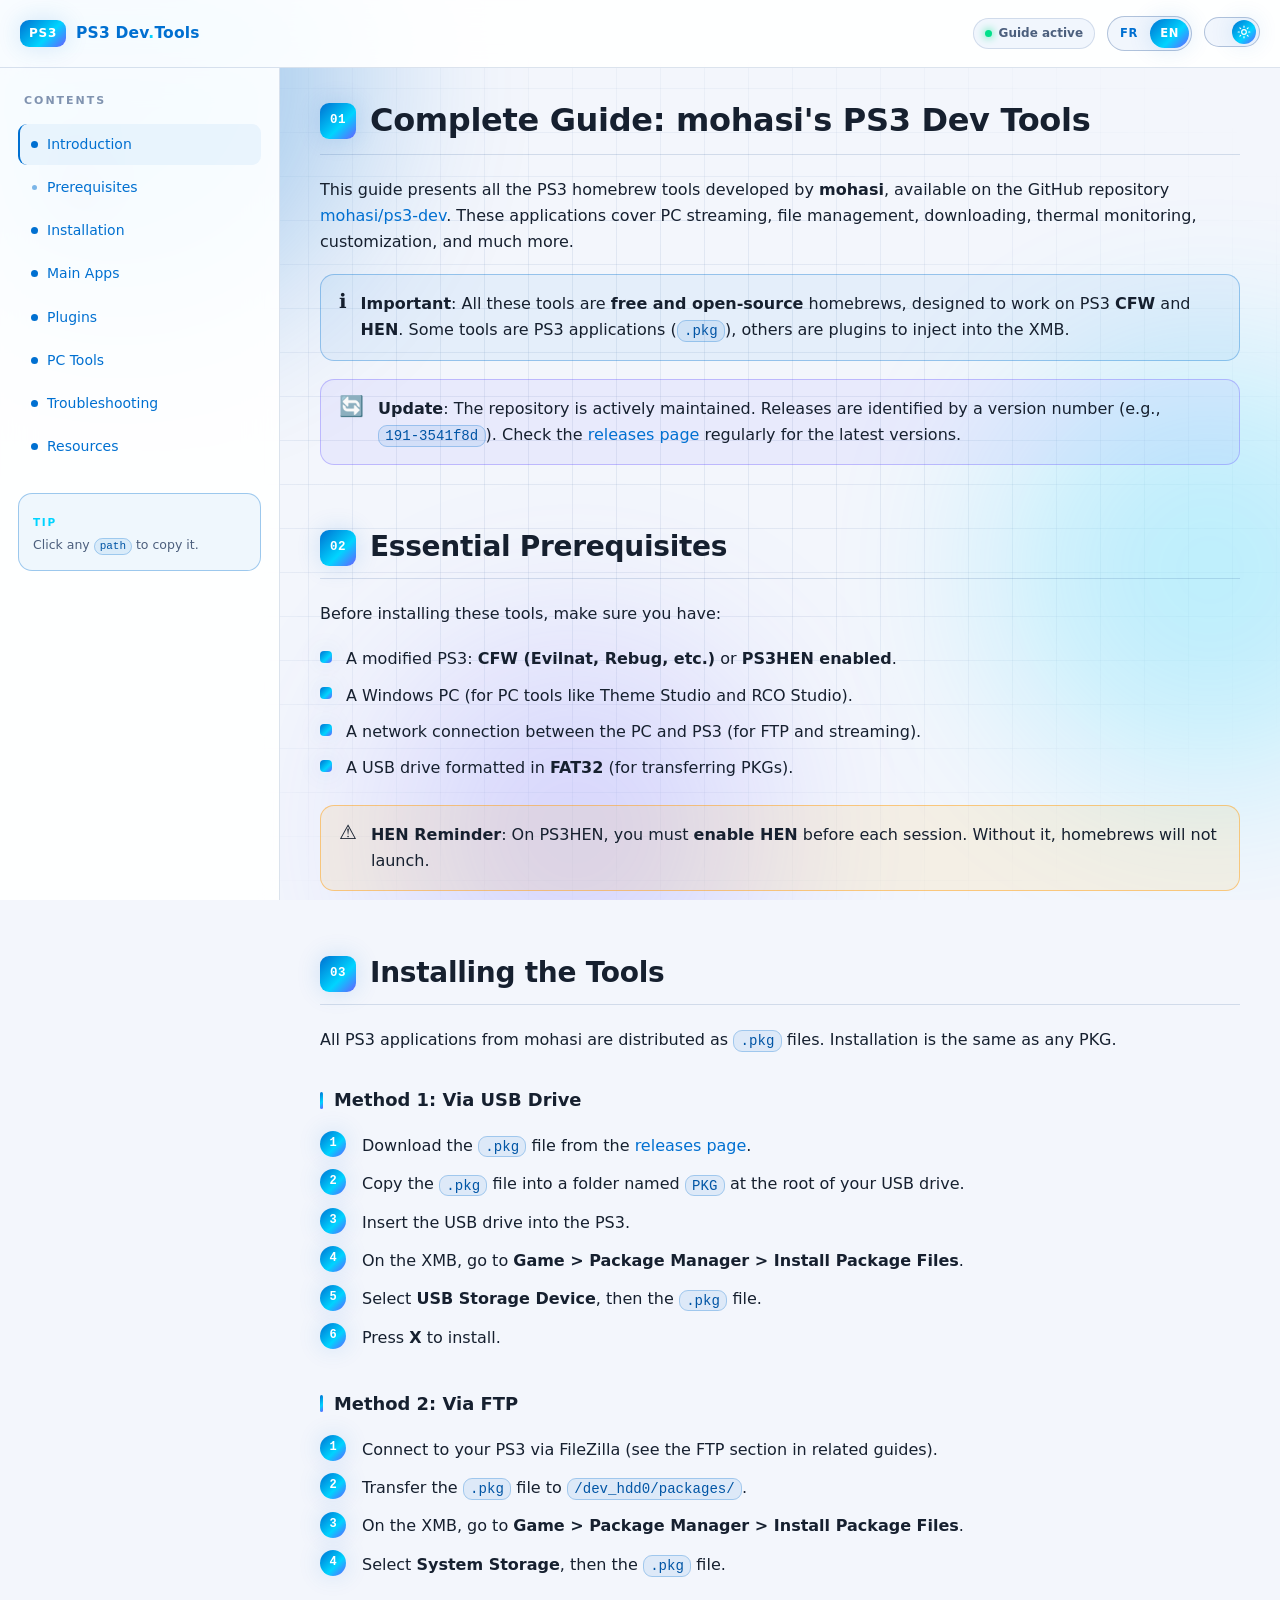
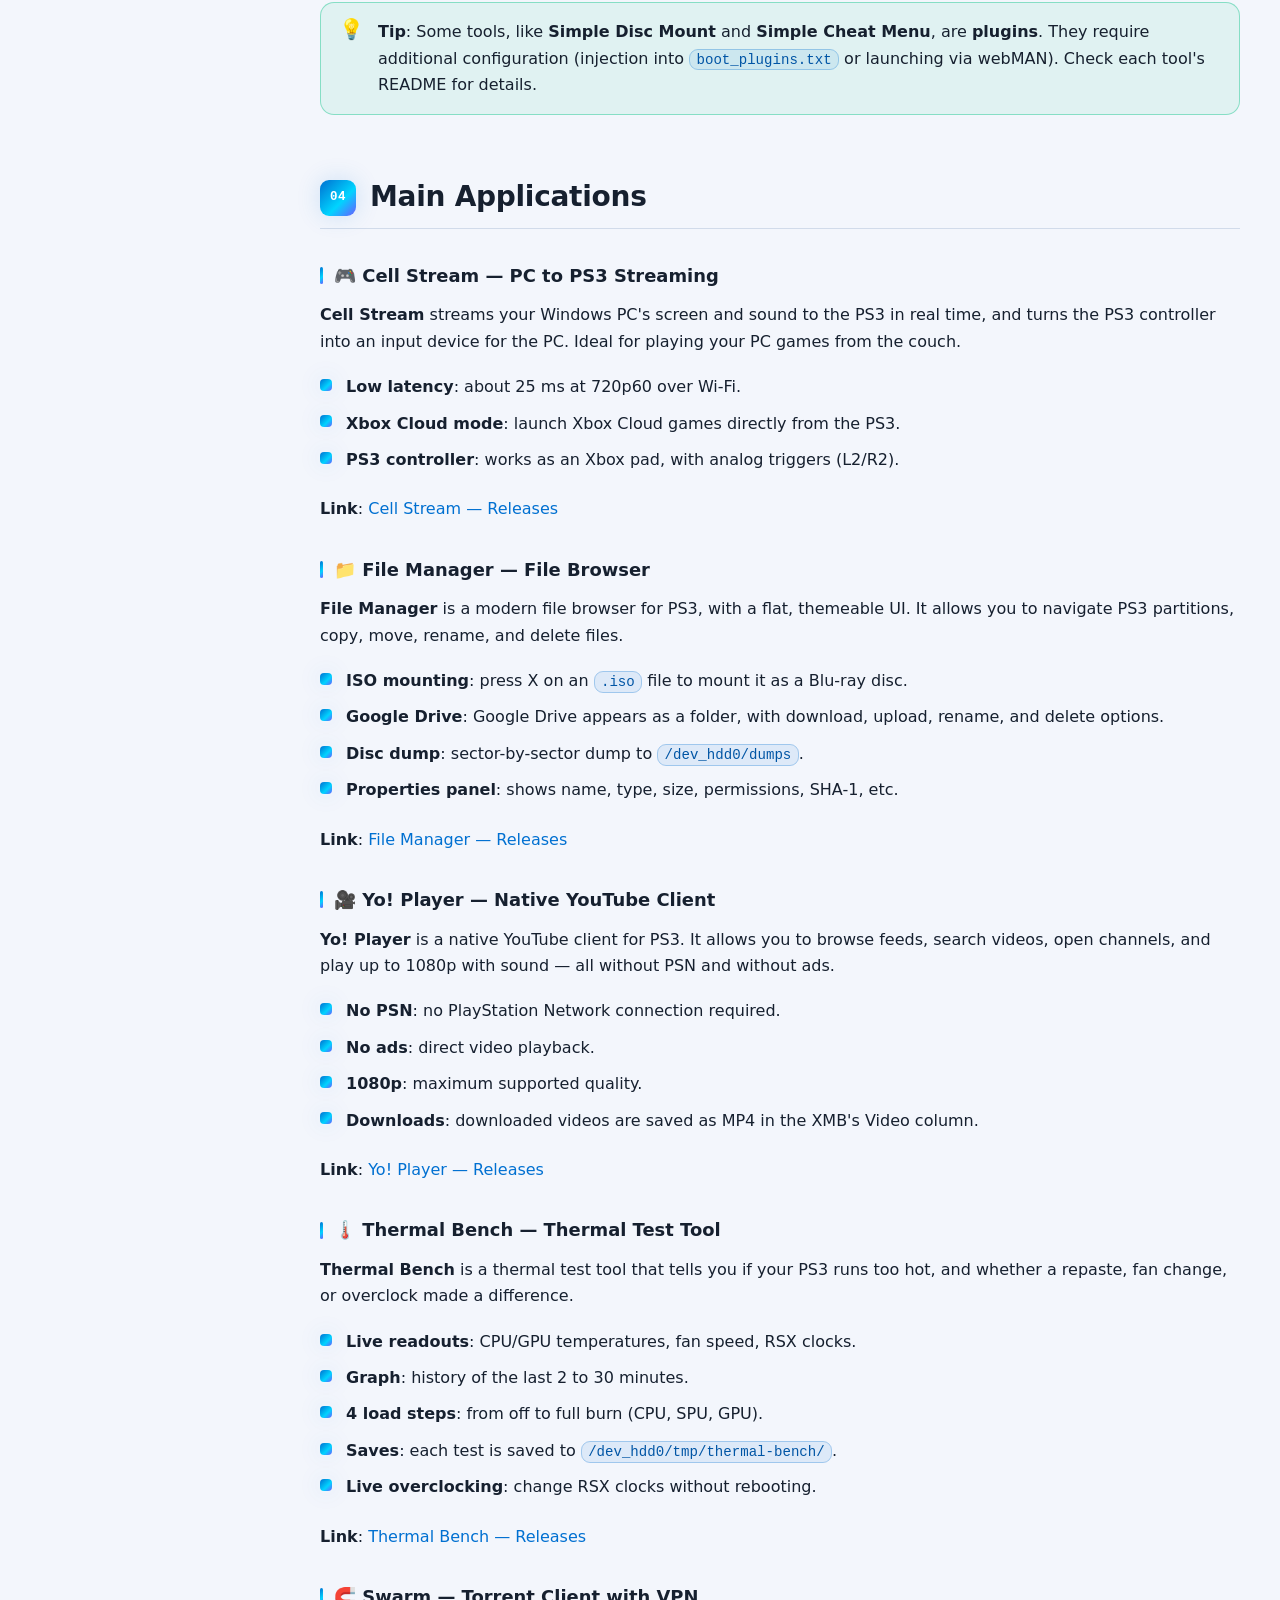
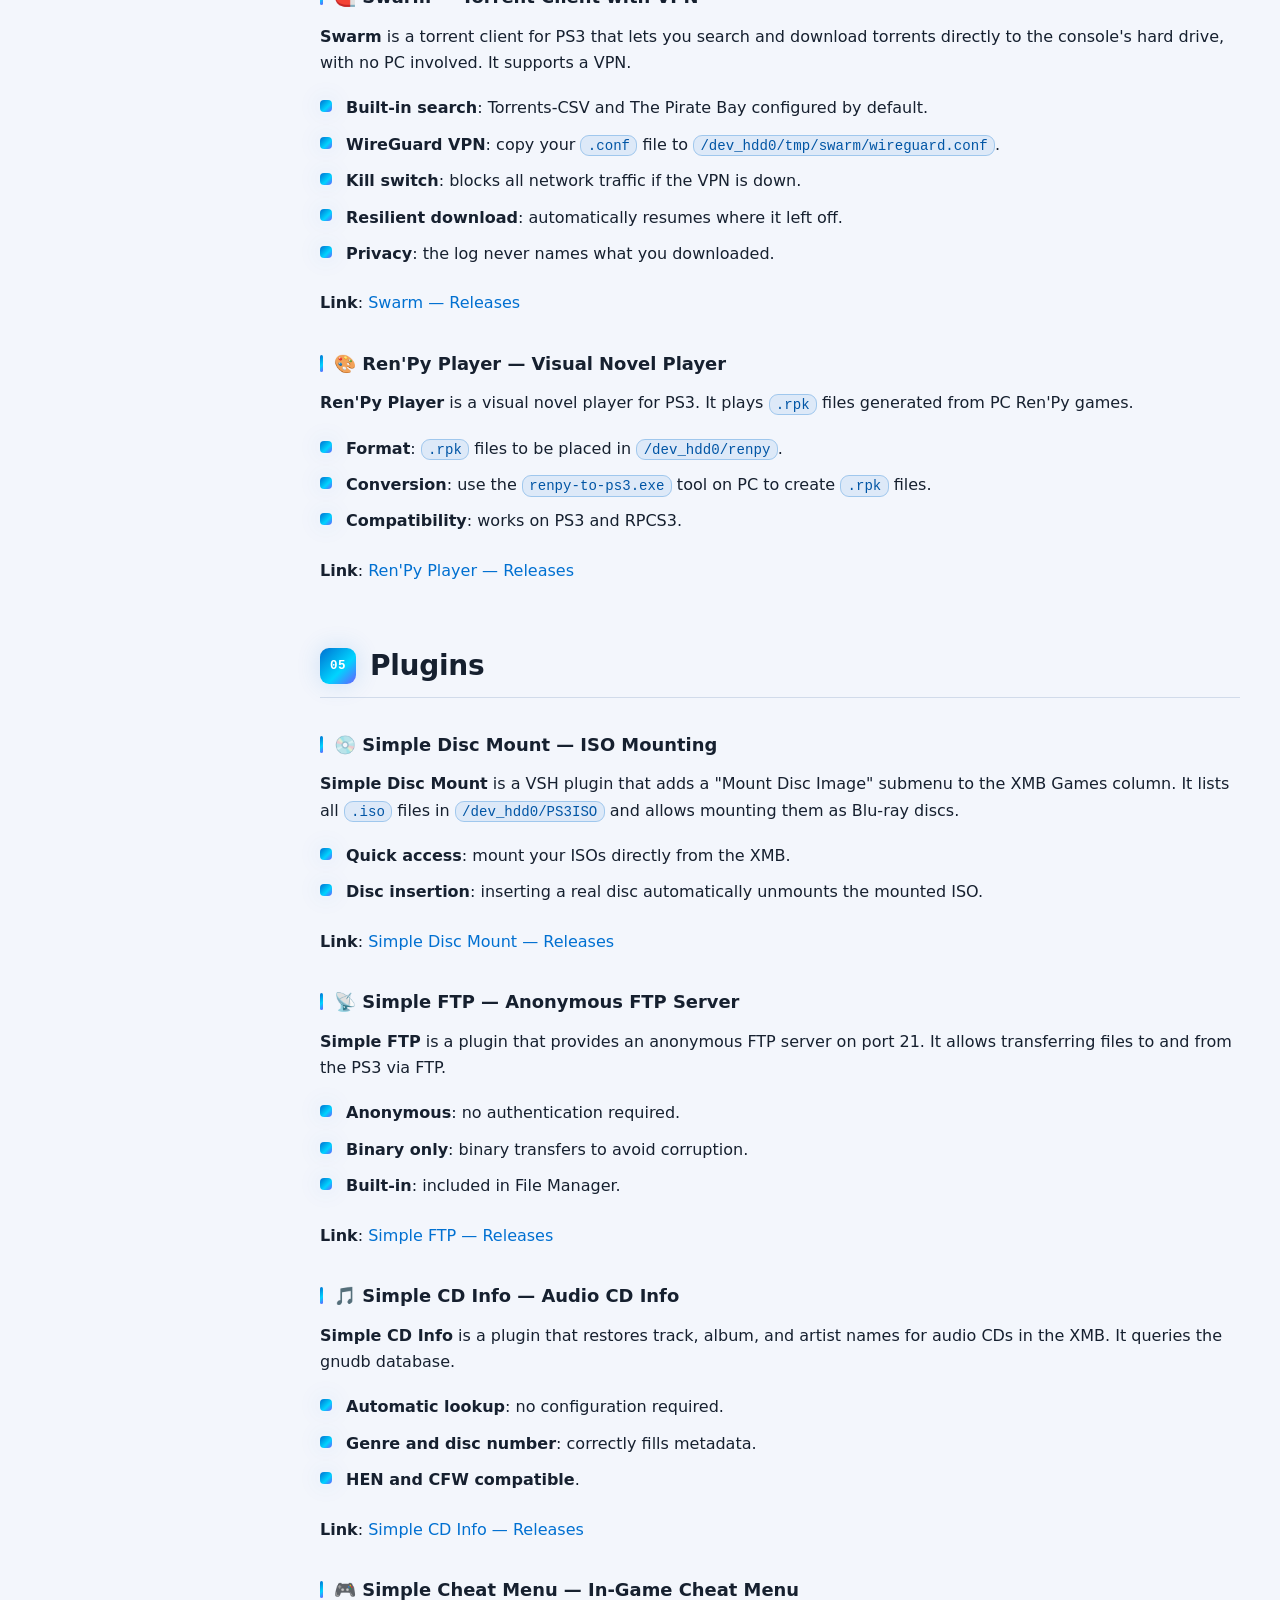
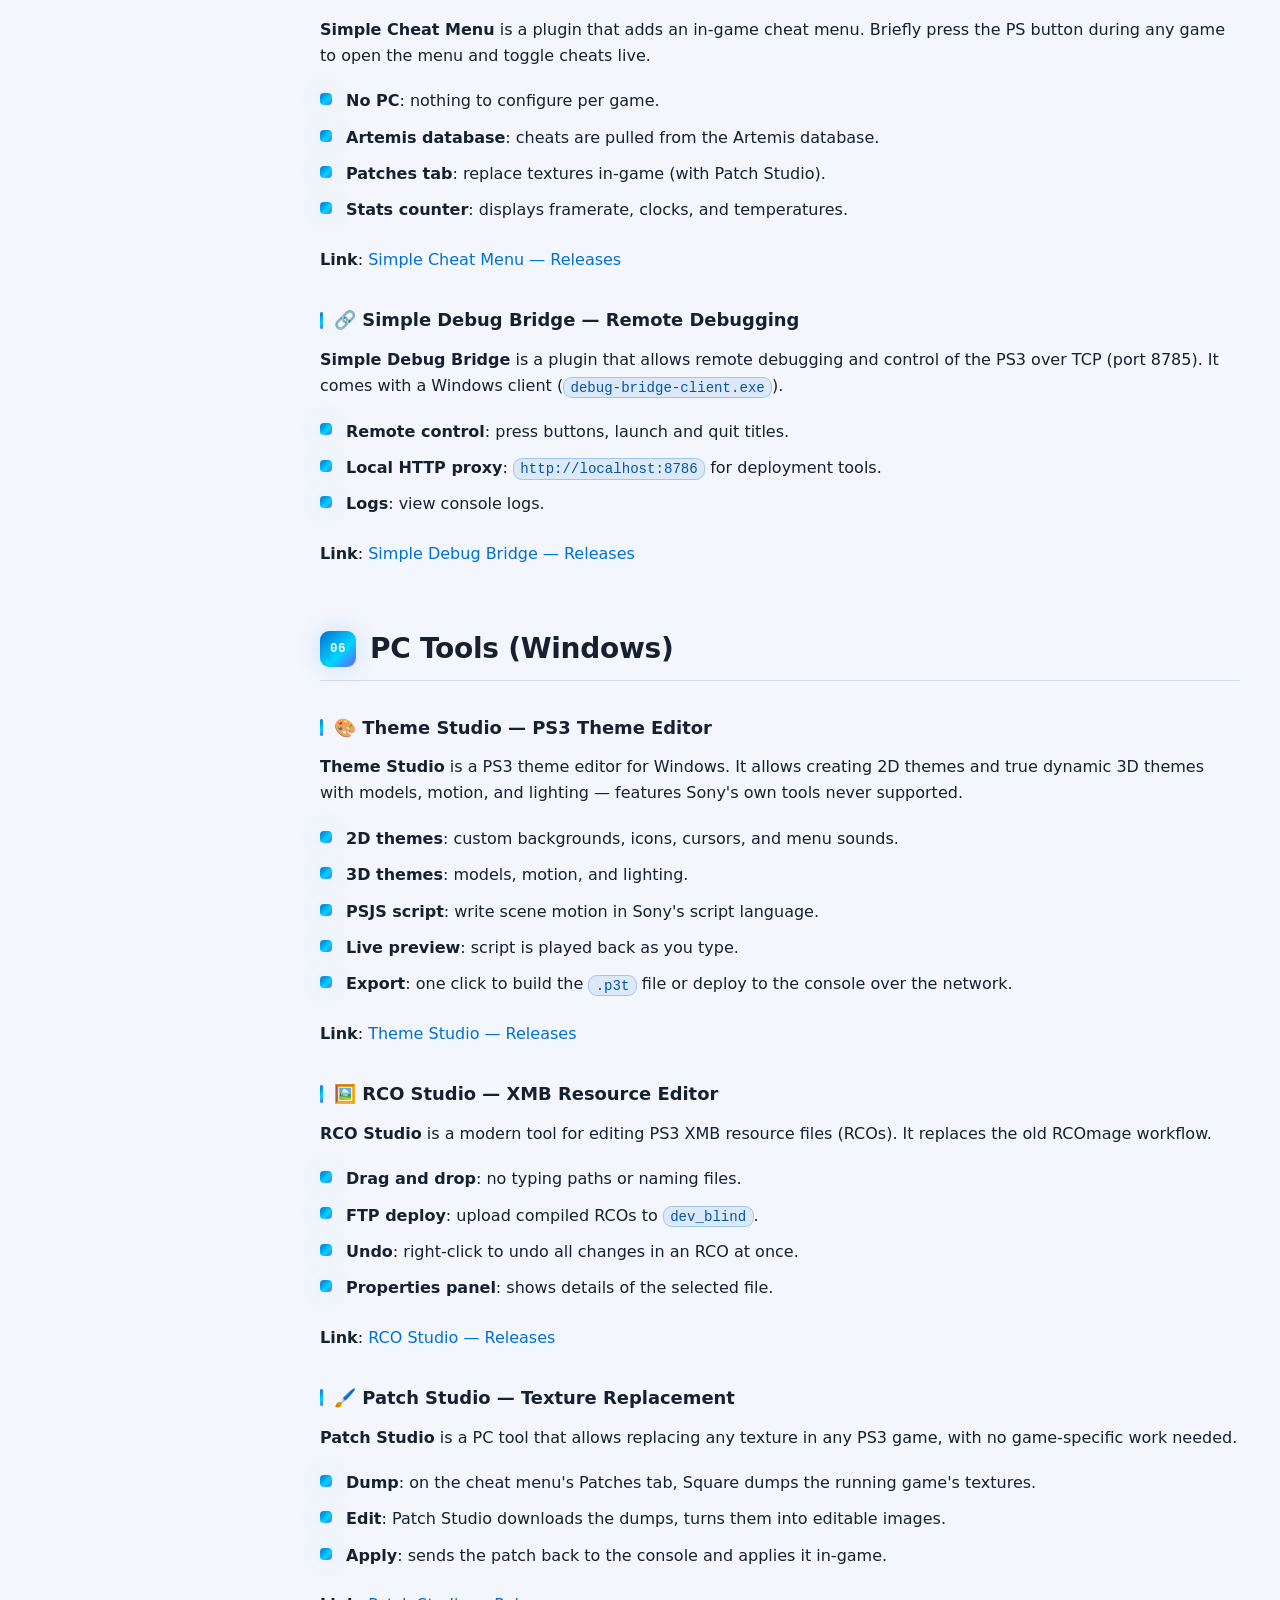
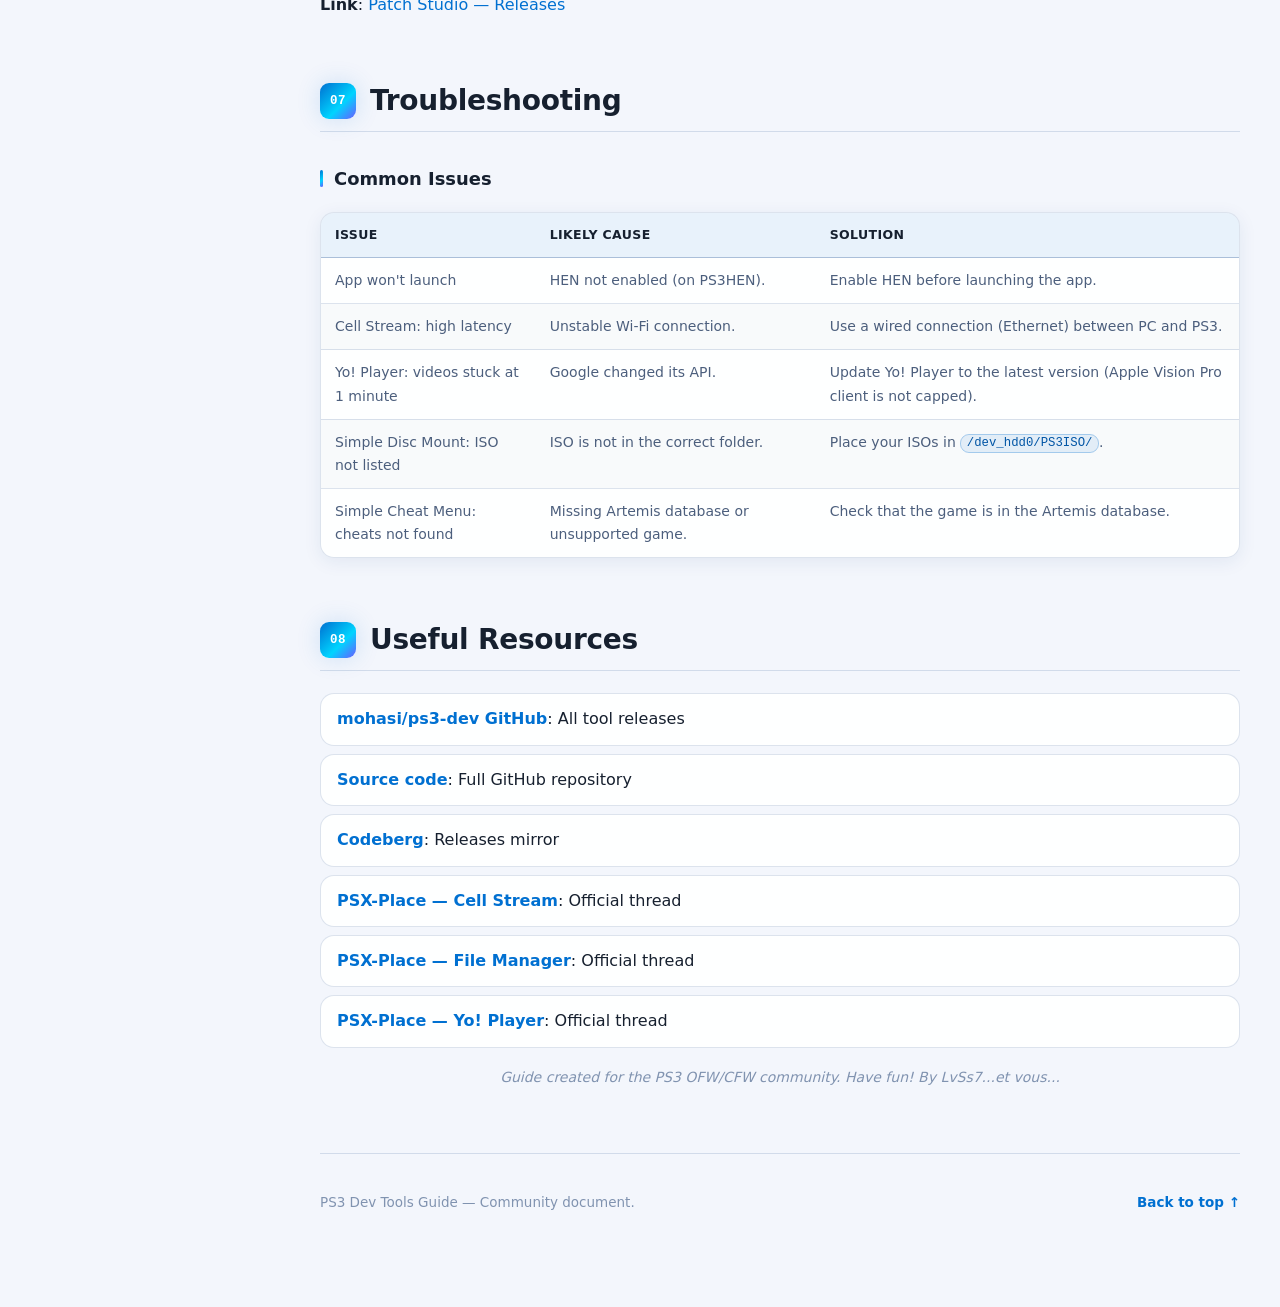
==== commit a00ad3fa: "Rename site.manifest to site.webmanifest (W3C standard)" ====
--- a/assets/html/en.html
+++ b/assets/html/en.html
@@ -8,7 +8,7 @@
   <meta name="description" content="Complete guide to mohasi's PS3 homebrew tools: Cell Stream, File Manager, Yo! Player, Thermal Bench, Theme Studio, RCO Studio, Swarm, and more.">
   <meta name="author" content="PS3 Revival Community">
 
-  <link rel="manifest" href="../../site.manifest">
+  <link rel="manifest" href="../../site.webmanifest">
   <meta name="mobile-web-app-capable" content="yes">
   <meta name="apple-mobile-web-app-capable" content="yes">
   <meta name="apple-mobile-web-app-status-bar-style" content="black-translucent">
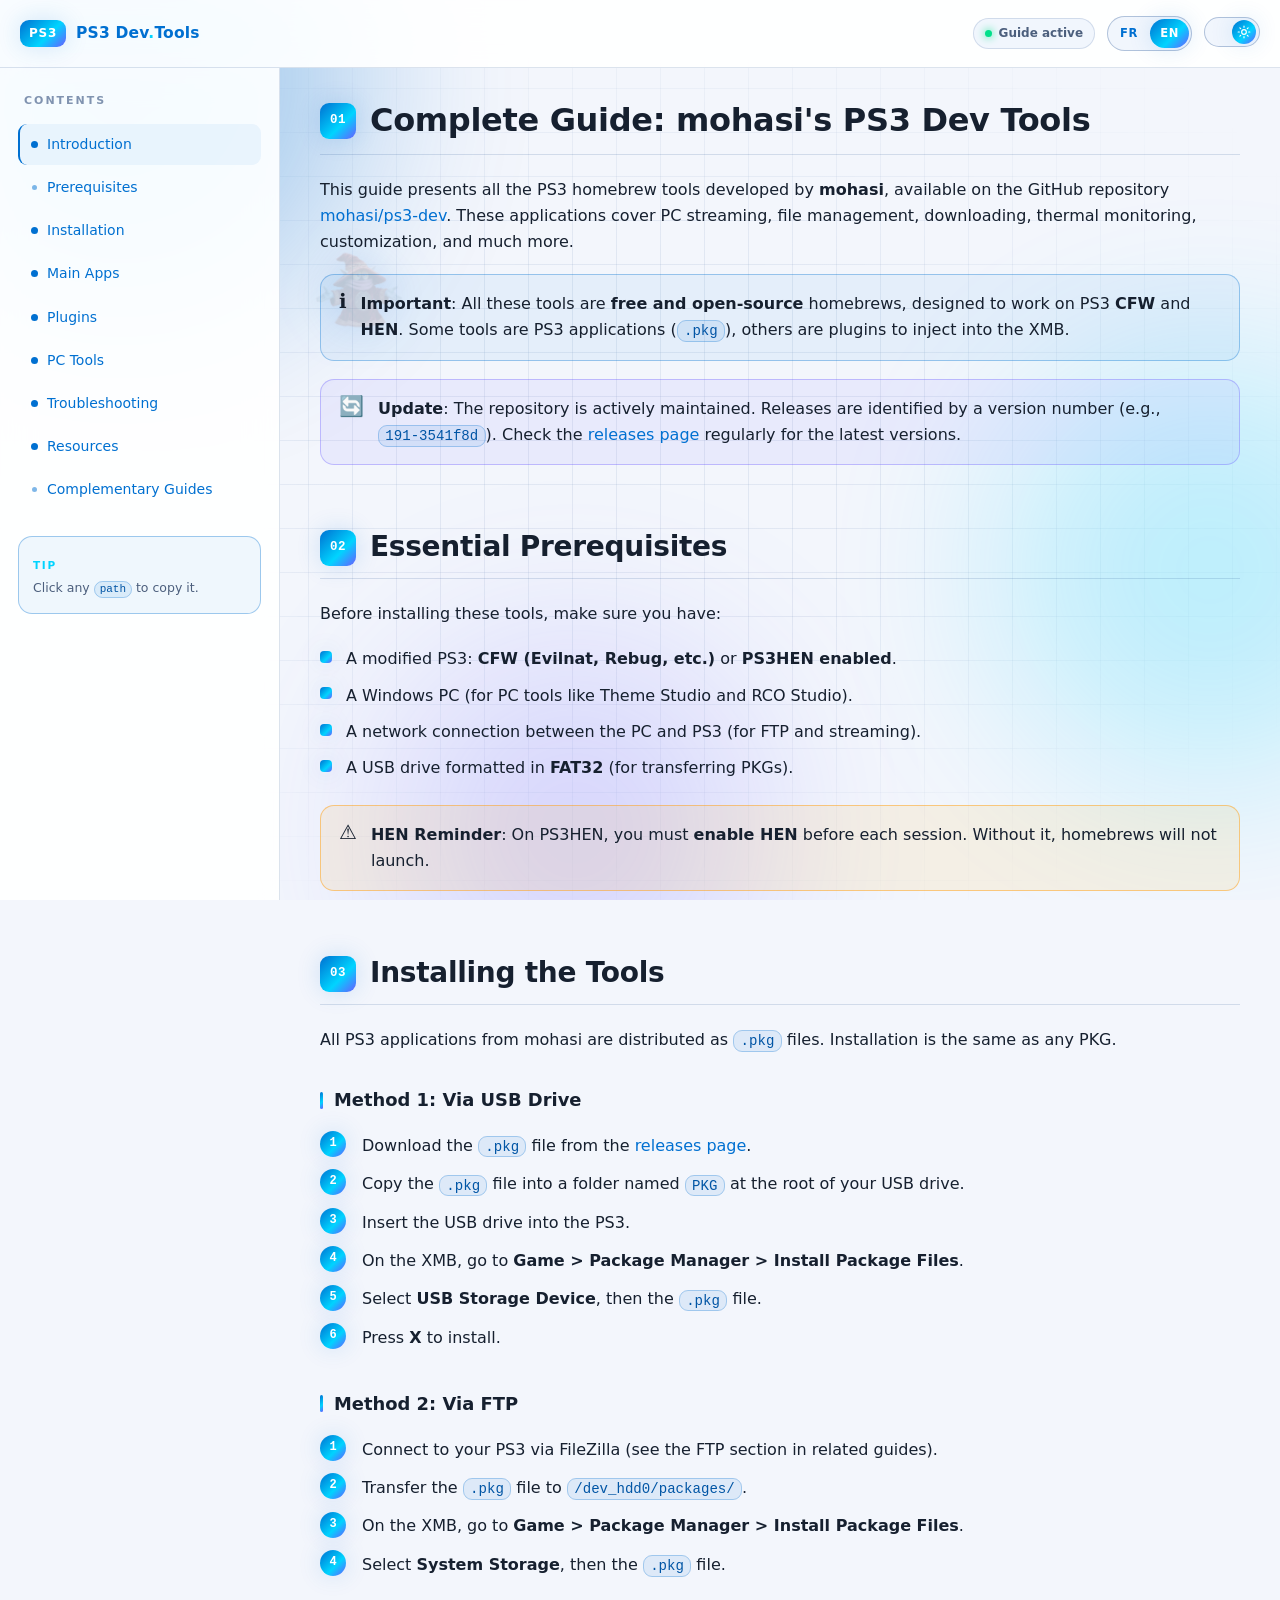
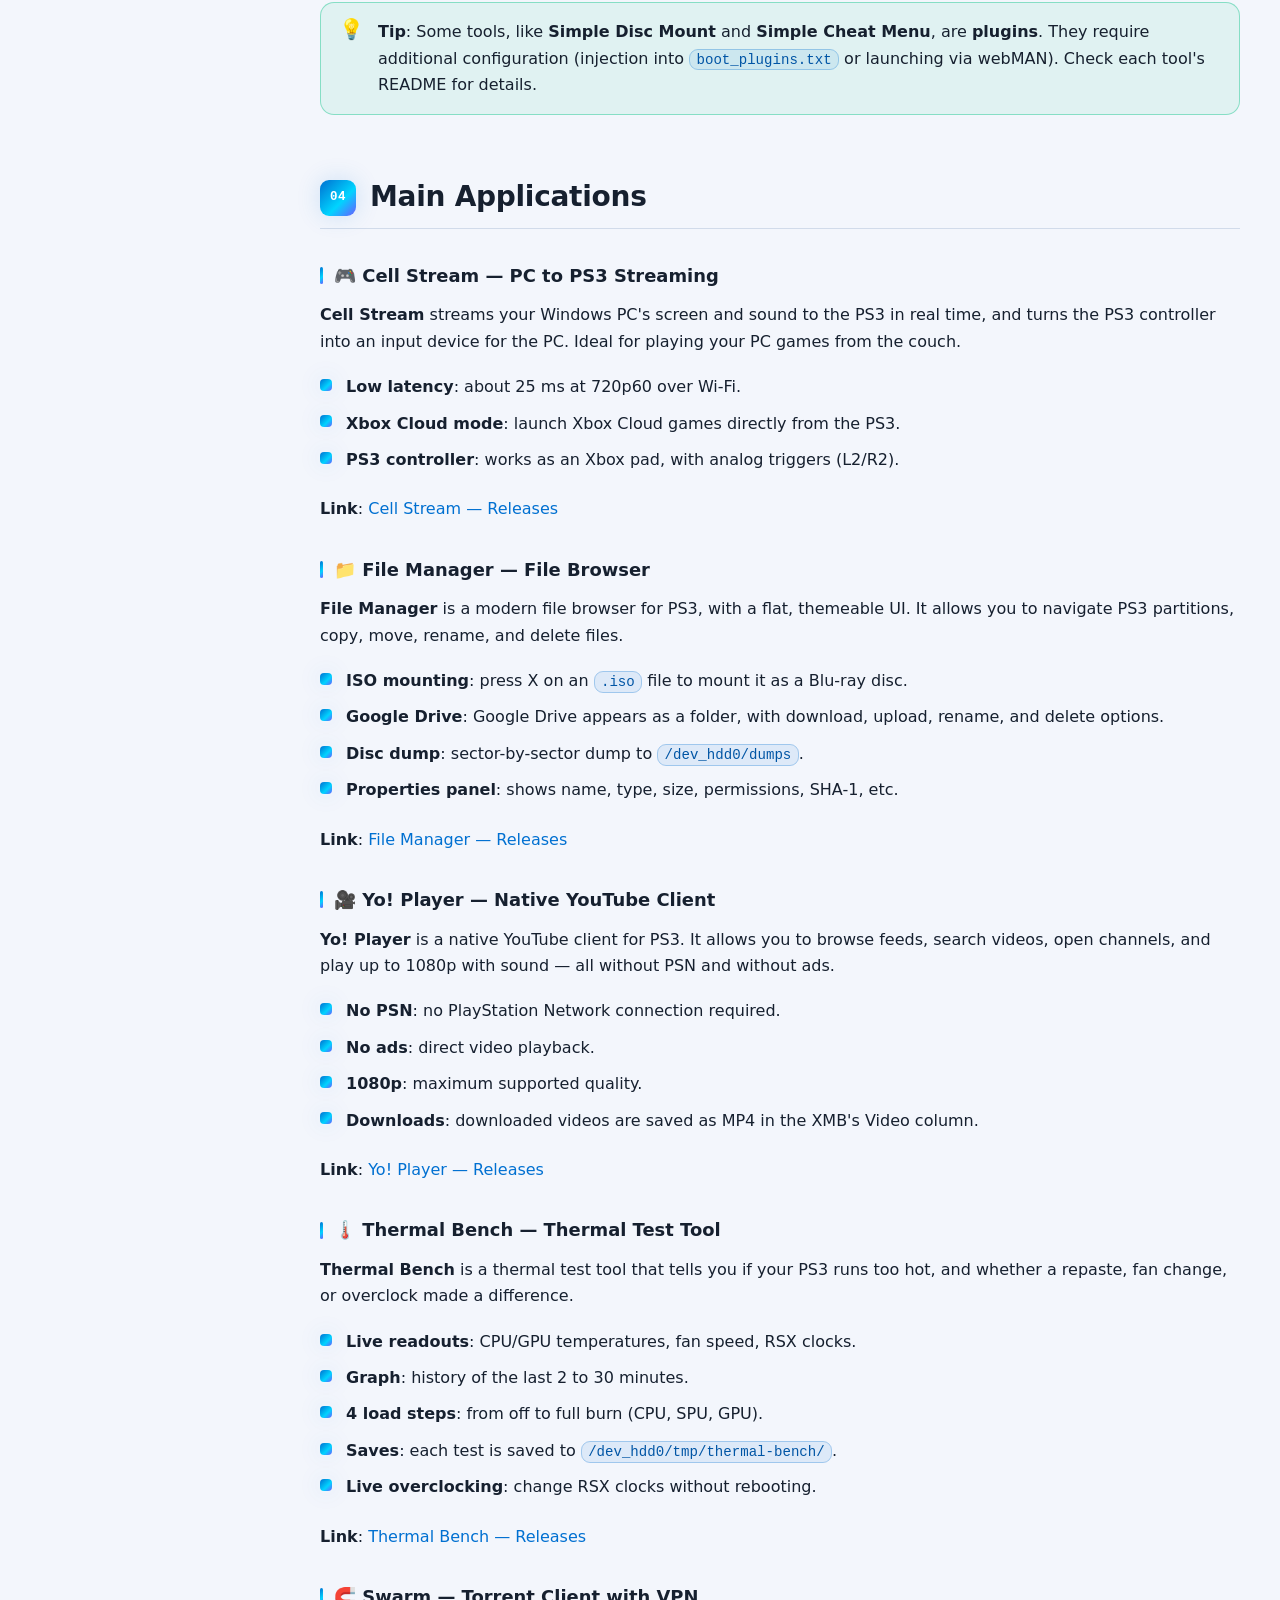
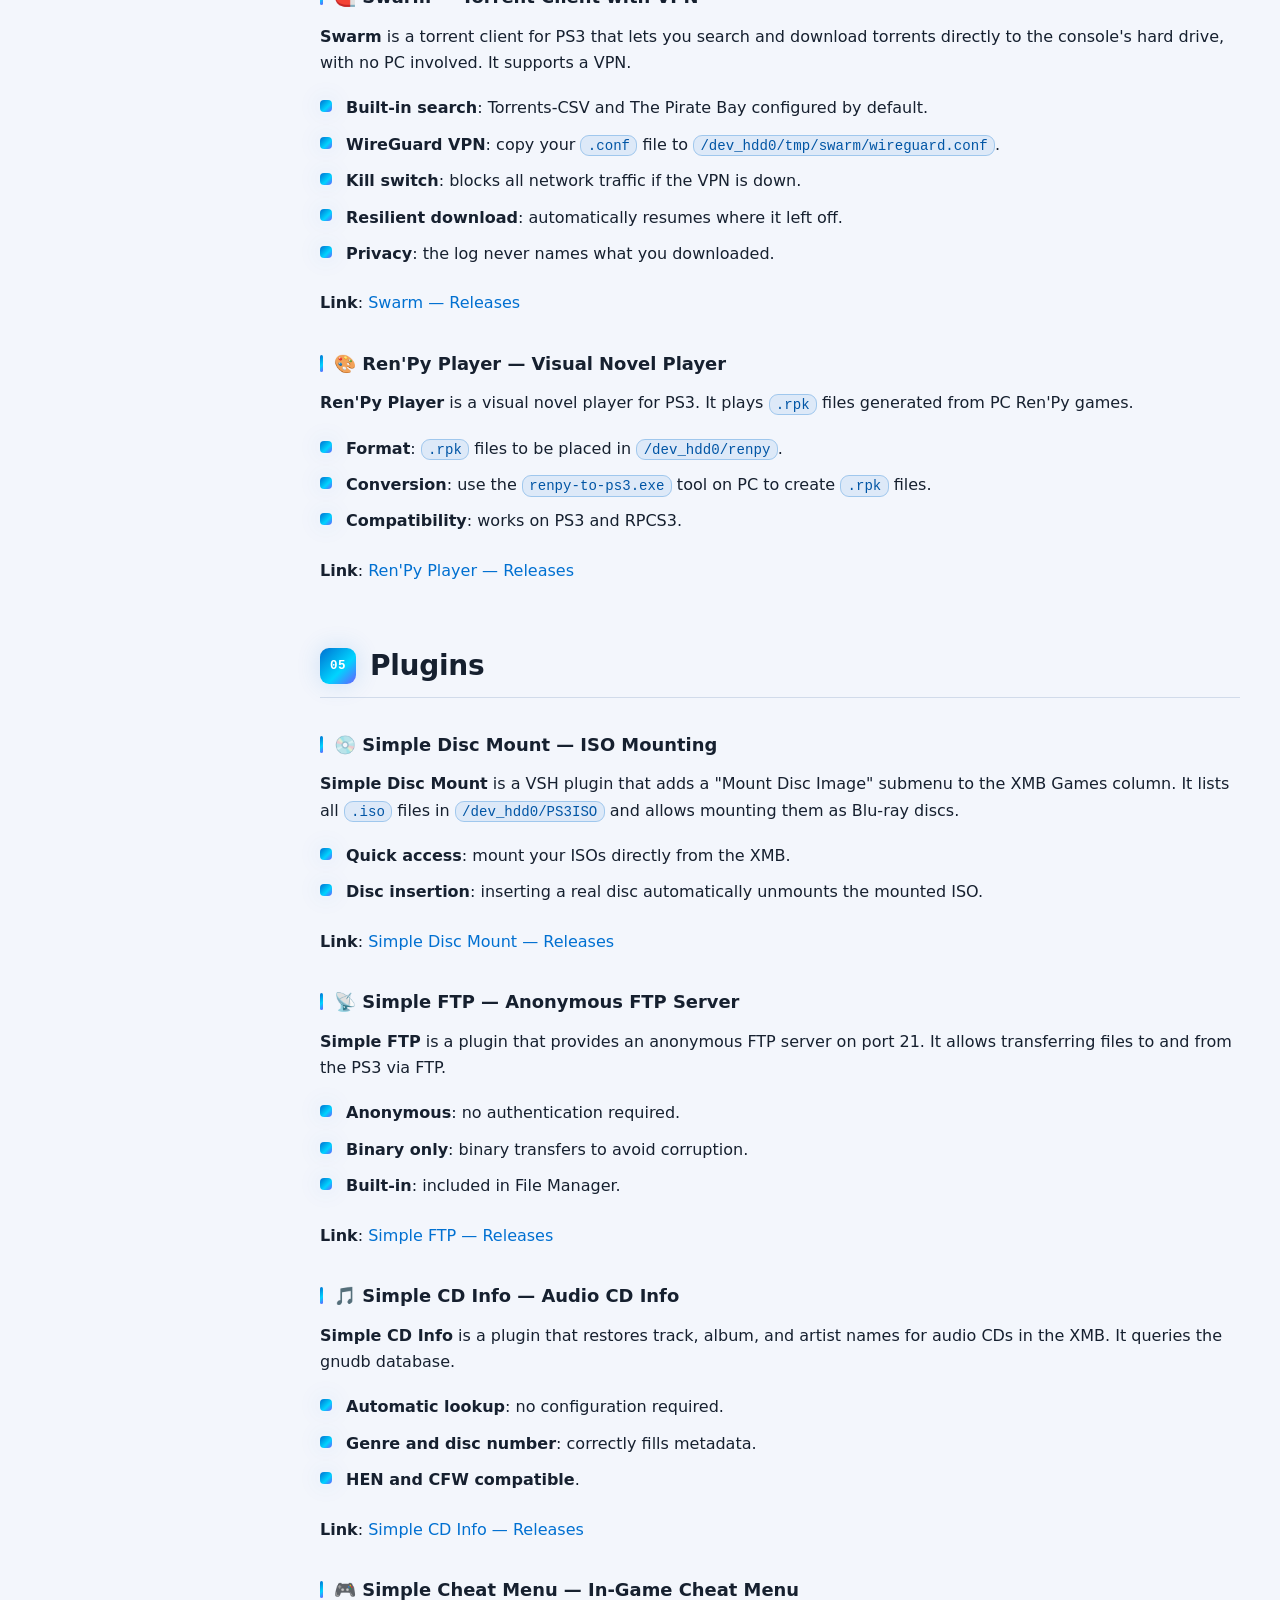
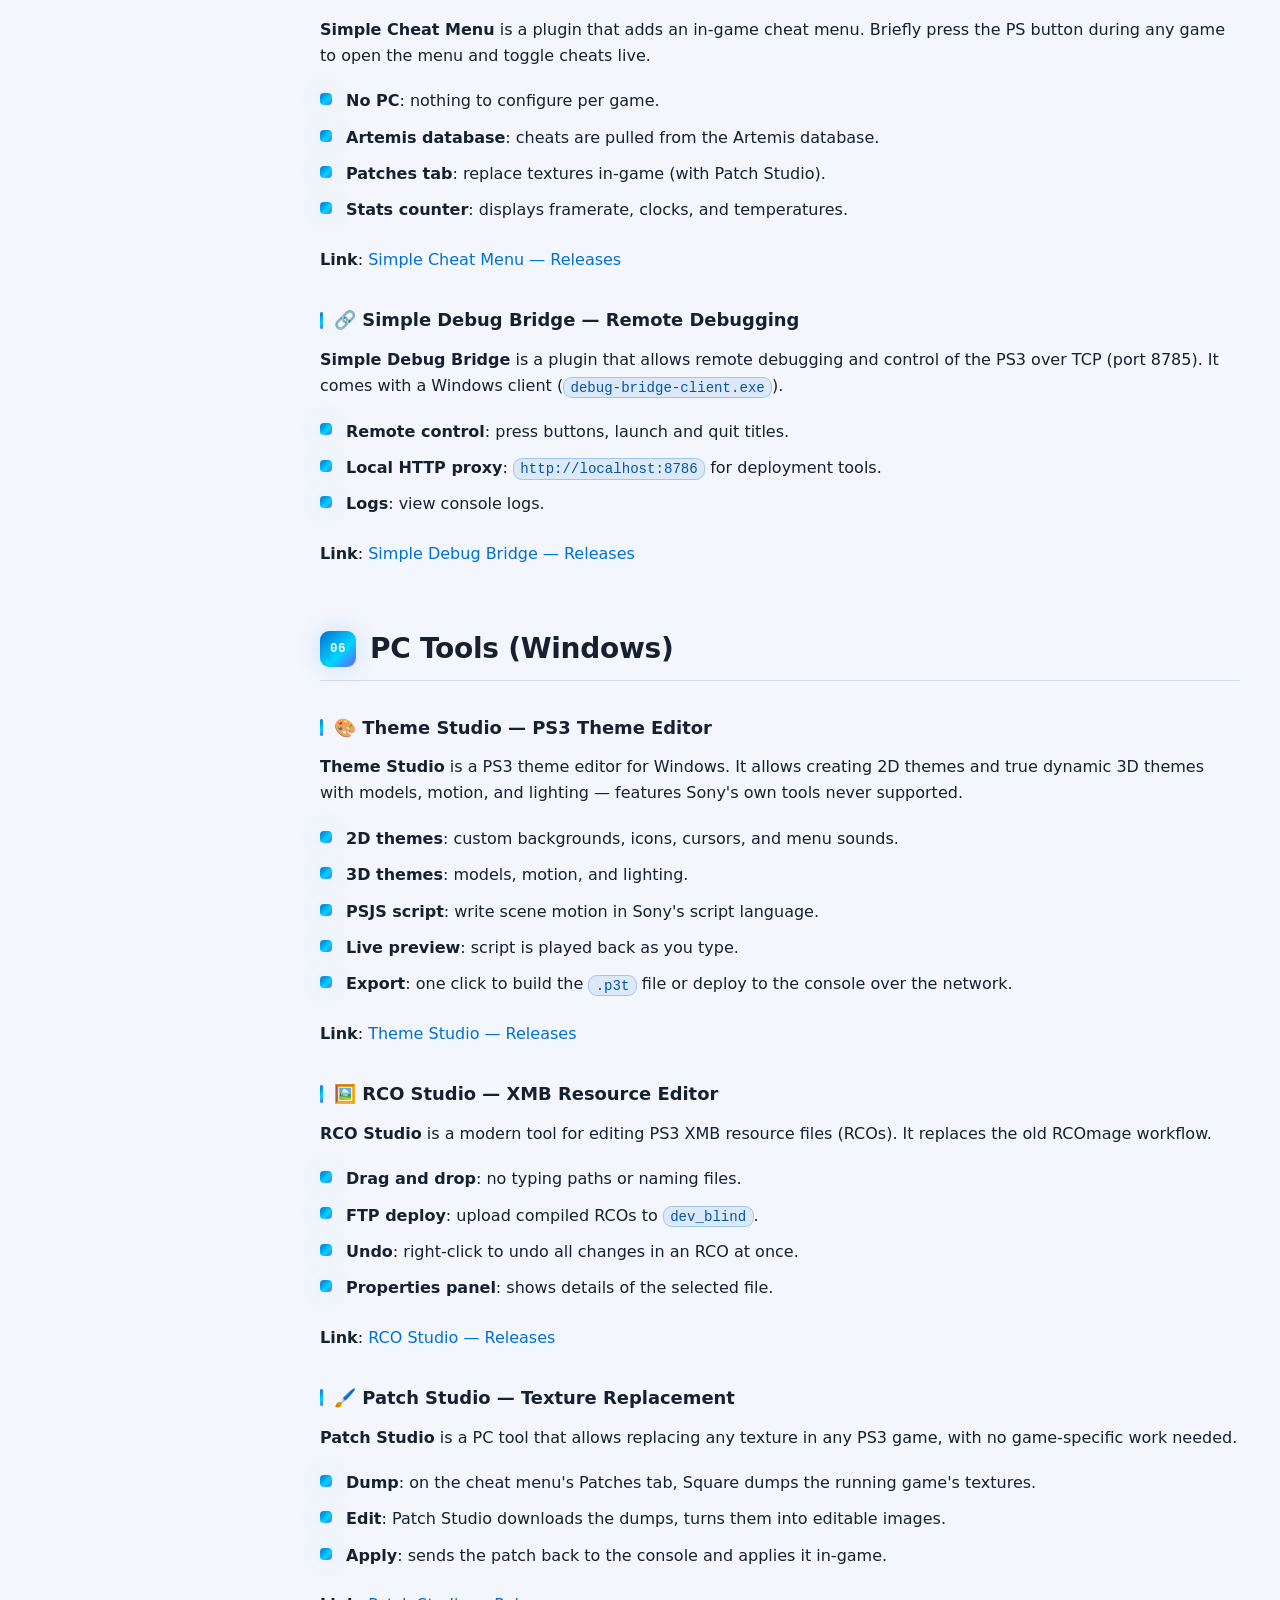
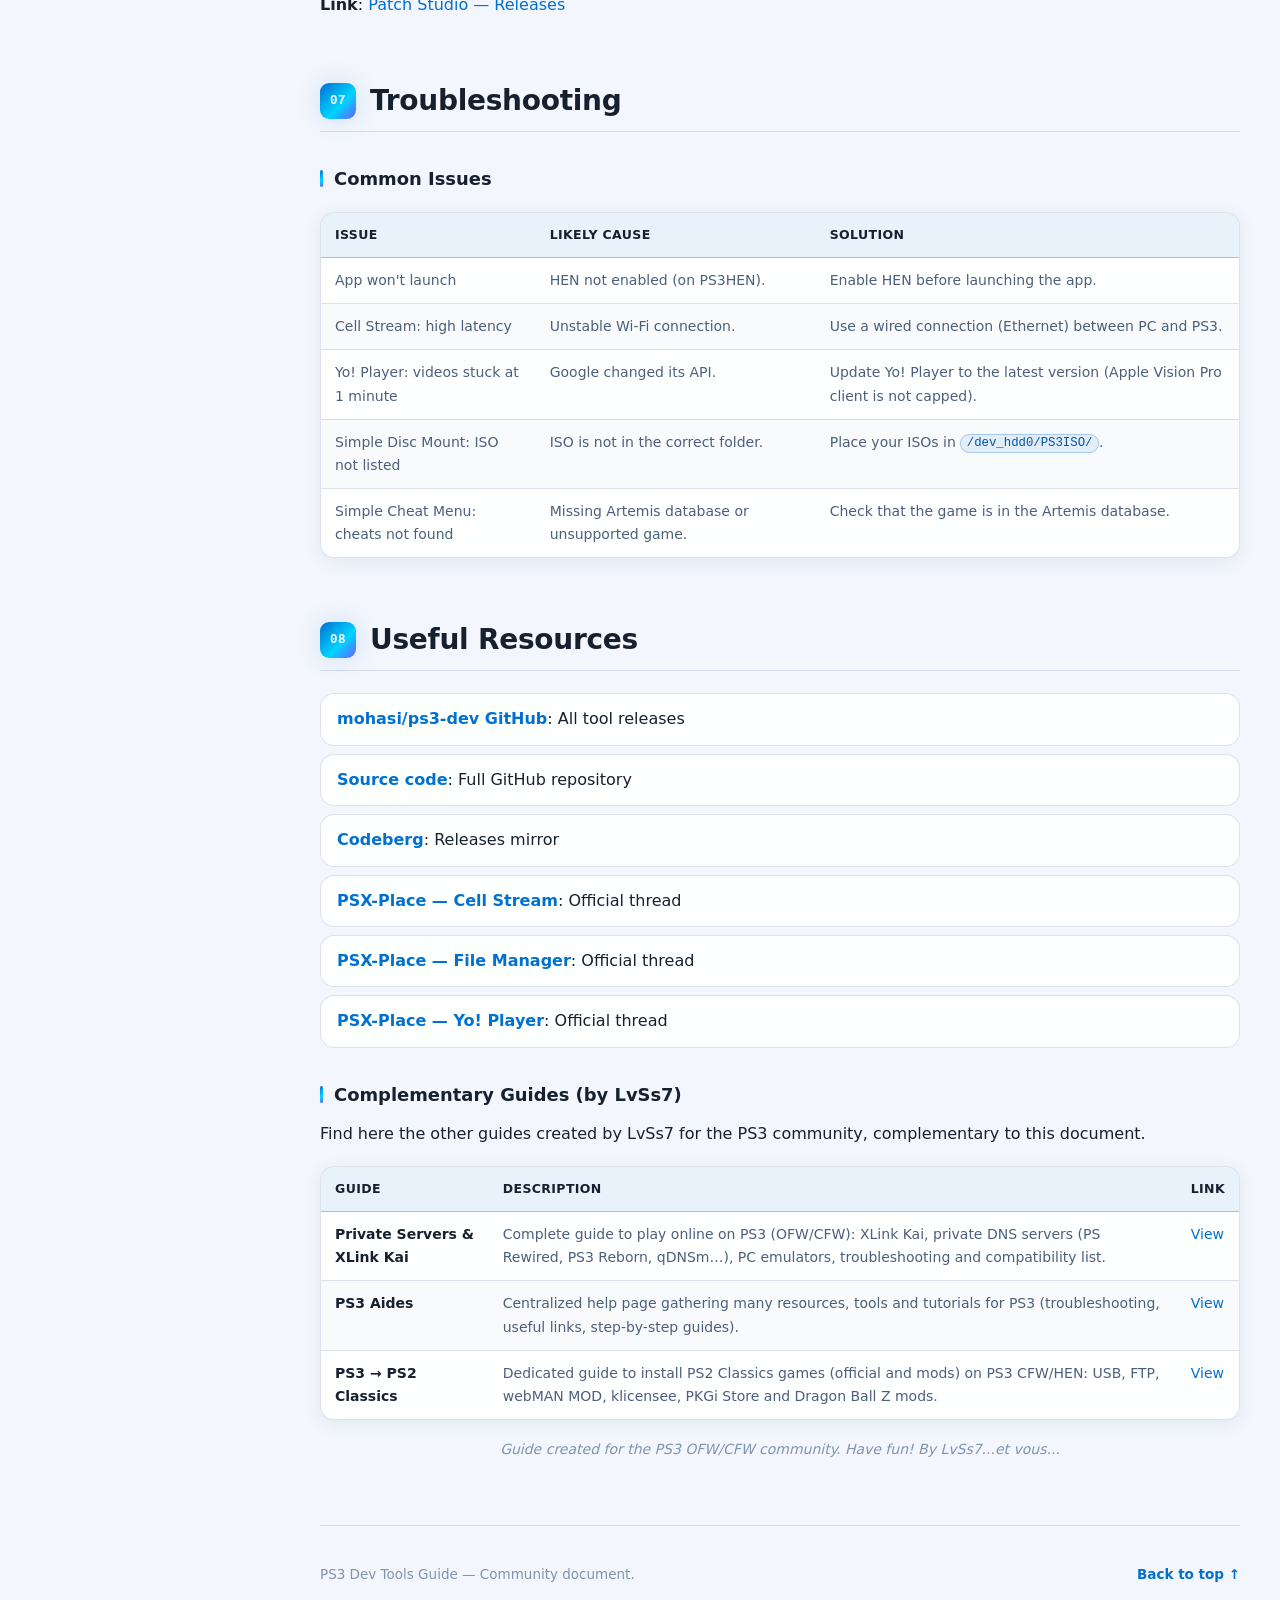
==== commit 6cce0acc: "ajout liens HELP" ====
--- a/assets/html/en.html
+++ b/assets/html/en.html
@@ -90,6 +90,7 @@
         <li><a href="#outils-pc" class="nav-link"><span class="nav-bullet"></span>PC Tools</a></li>
         <li><a href="#depannage" class="nav-link"><span class="nav-bullet"></span>Troubleshooting</a></li>
         <li><a href="#ressources" class="nav-link"><span class="nav-bullet"></span>Resources</a></li>
+		<li><a href="#guides-lvss7" class="nav-link"><span class="nav-bullet"></span>Complementary Guides</a></li>
       </ul>
       <div class="sidebar-foot">
         <span class="sidebar-foot__label">Tip</span>
@@ -409,6 +410,33 @@
           <li><a href="https://www.psx-place.com/threads/ps3-file-manager.47200/" target="_blank" rel="noopener"><strong>PSX-Place — File Manager</strong>: Official thread</a></li>
           <li><a href="https://www.psx-place.com/threads/ps3-yo-player-native-youtube-client.47100/" target="_blank" rel="noopener"><strong>PSX-Place — Yo! Player</strong>: Official thread</a></li>
         </ul>
+		
+		<h3 id="guides-lvss7" class="sub-title">Complementary Guides (by LvSs7)</h3>
+        <p>Find here the other guides created by LvSs7 for the PS3 community, complementary to this document.</p>
+        <div class="table-wrap">
+          <table>
+            <thead>
+              <tr><th>Guide</th><th>Description</th><th>Link</th></tr>
+            </thead>
+            <tbody>
+              <tr>
+                <td><strong>Private Servers &amp; XLink Kai</strong></td>
+                <td>Complete guide to play online on PS3 (OFW/CFW): XLink Kai, private DNS servers (PS Rewired, PS3 Reborn, qDNSm…), PC emulators, troubleshooting and compatibility list.</td>
+                <td><a href="https://septieme7.github.io/PS3-Server_prives-et-XLink_Kai/#ressources" target="_blank" rel="noopener">View</a></td>
+              </tr>
+              <tr>
+                <td><strong>PS3 Aides</strong></td>
+                <td>Centralized help page gathering many resources, tools and tutorials for PS3 (troubleshooting, useful links, step-by-step guides).</td>
+                <td><a href="https://septieme7.github.io/Ps3-Aides-By-LvSs7/" target="_blank" rel="noopener">View</a></td>
+              </tr>
+              <tr>
+                <td><strong>PS3 → PS2 Classics</strong></td>
+                <td>Dedicated guide to install PS2 Classics games (official and mods) on PS3 CFW/HEN: USB, FTP, webMAN MOD, klicensee, PKGi Store and Dragon Ball Z mods.</td>
+                <td><a href="https://septieme7.github.io/Guide-PS3-PS2-Classics/" target="_blank" rel="noopener">View</a></td>
+              </tr>
+            </tbody>
+          </table>
+        </div>
 
         <p class="footer-note"><em>Guide created for the PS3 OFW/CFW community. Have fun! By LvSs7...et vous...</em></p>
       </div>
